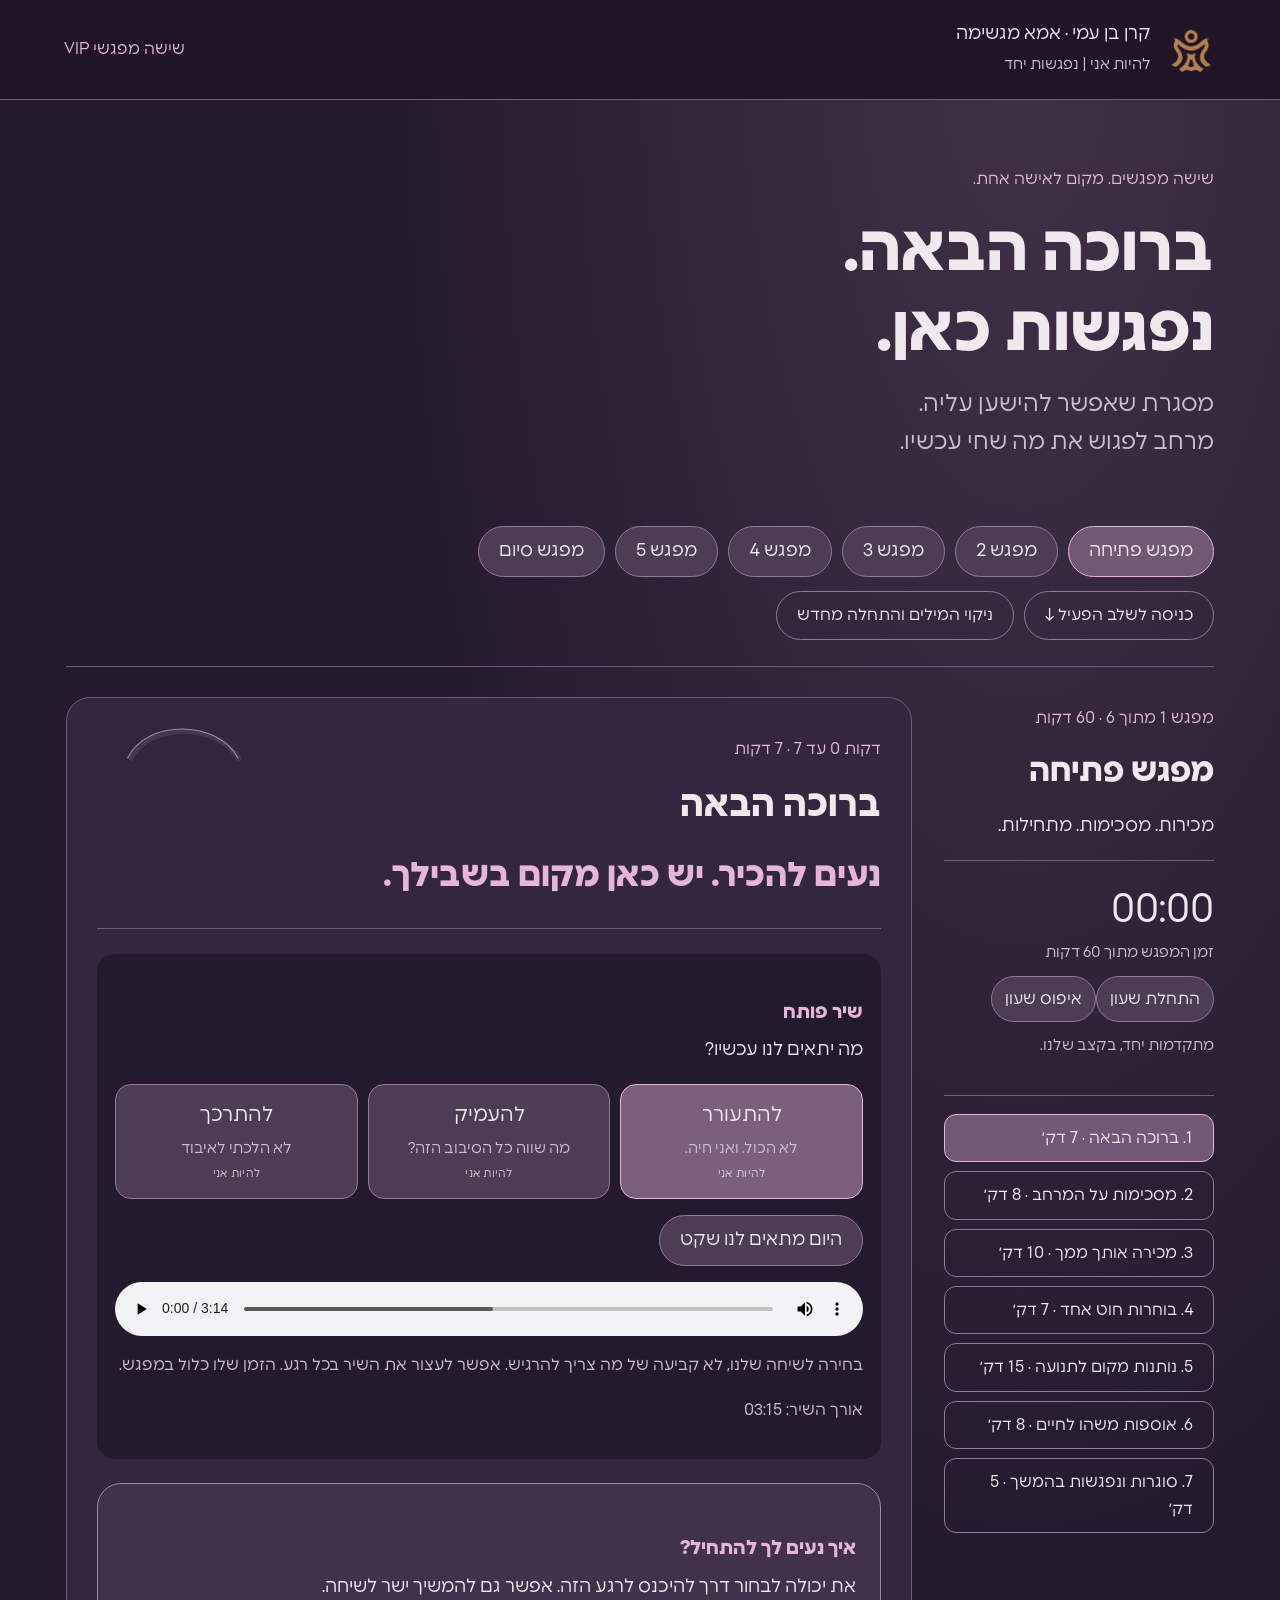
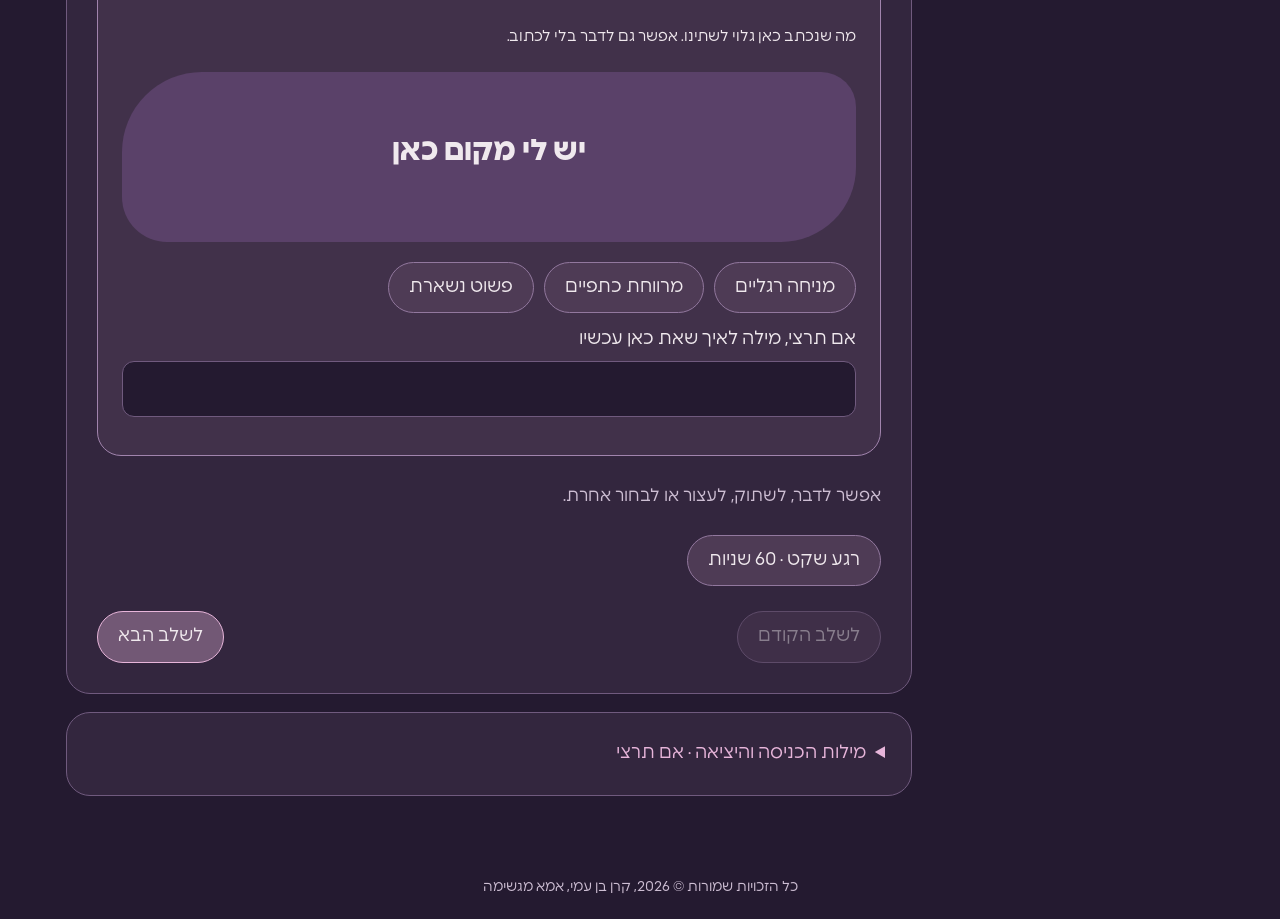
==== index.html @ 575e3f7f "Complete VIP music variety, meeting colors and personal creative gift" ====
<!doctype html><html lang="he" dir="rtl"><meta charset="utf-8"><meta name="robots" content="noindex,nofollow"><meta name="viewport" content="width=device-width,initial-scale=1"><title>להיות אני | נפגשות יחד</title><link rel="stylesheet" href="style.css"><body>
<header><div class="brand"><img src="assets/logo.png" alt="אמא מגשימה"><span>קרן בן עמי · אמא מגשימה<br><small>להיות אני | נפגשות יחד</small></span></div><span class="badge">שישה מפגשי VIP</span></header>
<main><section class="intro"><p class="eyebrow">שישה מפגשים. מקום לאישה אחת.</p><h1>ברוכה הבאה.<br>נפגשות כאן.</h1><p>מסגרת שאפשר להישען עליה.<br>מרחב לפגוש את מה שחי עכשיו.</p></section>
<nav id="sessions" aria-label="בחירת מפגש"></nav><div class="tools"><button id="jump">כניסה לשלב הפעיל ↓</button><button id="reset">ניקוי המילים והתחלה מחדש</button></div>
<section class="workspace"><aside><p class="eyebrow" id="meetingLabel"></p><h2 id="sessionTitle"></h2><p id="sessionSub"></p><div class="clock"><span id="elapsed">00:00</span><small>זמן המפגש מתוך 60 דקות</small><button id="timer">התחלת שעון</button><button id="timerReset">איפוס שעון</button><p id="timeNote" aria-live="polite">מתקדמות יחד, בקצב שלנו.</p></div><ol id="steps"></ol></aside><div><article class="stage" tabindex="-1"><p class="eyebrow" id="range"></p><h2 id="stageTitle"></h2><p class="question" id="question"></p><div class="rule"></div><section id="personalWelcome" hidden><h3>קצת עליי</h3><p id="companionName"></p><p id="companionBio"></p></section><section id="musicPanel" hidden><h3 id="musicHeading"></h3><p>מה יתאים לנו עכשיו?</p><div id="songButtons" class="song-buttons"></div><button id="noMusic">היום מתאים לנו שקט</button><select id="songSelect" hidden aria-label="שיר נבחר"></select><audio id="songAudio" controls preload="metadata"></audio><p class="media-note">בחירה לשיחה שלנו, לא קביעה של מה צריך להרגיש. אפשר לעצור את השיר בכל רגע. הזמן שלו כלול במפגש.</p><p id="audioStatus" role="status"></p></section><section id="livingPanel" class="living-panel" aria-label="רגע יחד"></section><p class="invitation" id="invitation"></p><p class="together" id="together"></p><details id="practicePanel" hidden><summary>אפשר להתבונן ולנסות יחד</summary><div id="practiceOptions"></div></details><p class="permission">אפשר לדבר, לשתוק, לעצור או לבחור אחרת.</p><div class="silence"><button id="silence">רגע שקט · 60 שניות</button><button id="silenceStop" hidden>סיום השקט</button><span id="silenceText" aria-live="polite"></span></div><div class="navigation"><button id="prev">לשלב הקודם</button><button class="primary" id="next">לשלב הבא</button></div></article>
<details class="ritual"><summary>מילות הכניסה והיציאה · אם תרצי</summary><p>אפשר לומר בקול או לכתוב במחברת שלך. אם תבחרי לכתוב כאן, המילים יהיו גלויות לשתינו במסך המשותף. הן נשארות רק בחלון הזה, נמחקות ברענון ואינן נשלחות אוטומטית. בסיום אפשר לבחור לשמור קובץ במחשב או להוריד פוסטר.</p><label>איך אני מגיעה היום?<textarea id="entry" rows="2"></textarea></label><label>מה אני לוקחת איתי?<textarea id="exit" rows="2"></textarea></label><p id="trace"></p></details></div></section>
</main><footer>כל הזכויות שמורות © 2026, קרן בן עמי, אמא מגשימה</footer><script src="data.js"></script><script src="app.js"></script><script src="themes.js"></script><script src="exports.js"></script><script src="living.js"></script></body></html>
---- style.css ----
@font-face{font-family:Polin;src:url(assets/polin-regular.woff2)}@font-face{font-family:Polin;src:url(assets/polin-bold.woff2);font-weight:700}:root{--paper:#241a30;--panel:#33263e;--ink:#f0e9ee;--muted:#cdbed3;--accent:#dea4d4;--line:#705a7e}*{box-sizing:border-box}body{margin:0;background:radial-gradient(ellipse at 75% 5%,#473050 0,transparent 40%),var(--paper);color:var(--ink);font:18px/1.65 Polin,Arial,sans-serif}header{display:flex;justify-content:space-between;align-items:center;gap:16px;padding:20px 5%;background:#201426;border-bottom:1px solid var(--line)}.brand{display:flex;align-items:center;gap:15px}.brand img{width:50px;height:50px;object-fit:contain}.brand small{color:var(--muted)}.badge,.eyebrow{color:var(--accent);font-size:16px}main{max-width:1200px;margin:auto;padding:0 26px 60px}.intro{padding:58px 0 32px}.intro h1{font:700 clamp(38px,5vw,66px)/1.25 Polin,Arial,sans-serif;margin:15px 0}.intro p:not(.eyebrow){font-size:23px;color:var(--muted)}h2{font:700 32px/1.4 Polin,Arial,sans-serif;margin:10px 0 18px}h3{font-size:19px;color:var(--accent);margin:25px 0 7px}p{margin:8px 0 18px}button{font:inherit;color:var(--ink);background:#45334f;border:1px solid #92789e;border-radius:99px;padding:10px 20px;min-height:46px;cursor:pointer}button:hover{background:#674b73}button:focus-visible,summary:focus-visible,textarea:focus-visible{outline:3px solid #f1c3df;outline-offset:4px}button:disabled{opacity:.45;cursor:default}.primary,button.active{background:#785280;border-color:#c9a6d4}nav,.tools{display:flex;flex-wrap:wrap;gap:10px;margin:14px 0}.tools{padding-bottom:26px;border-bottom:1px solid var(--line)}.tools button{font-size:16px;background:transparent}.workspace{display:grid;grid-template-columns:270px minmax(0,1fr);gap:32px;margin-top:30px}.stage,.ritual,#guidePanel{background:var(--panel);border:1px solid var(--line);border-radius:24px;padding:30px}.stage h2{font-size:36px}.question{font:700 34px/1.6 Polin,Arial,sans-serif;color:#f1c3df;max-width:650px}.rule{height:1px;background:var(--line);margin:25px 0}.clock{border-block:1px solid var(--line);padding:18px 0}.clock>span{font-size:38px;display:block;font-variant-numeric:tabular-nums;direction:ltr;text-align:right}.clock small{display:block;color:var(--muted)}.clock button{font-size:16px;margin:10px 0 0;padding:7px 13px}.clock p{font-size:15px;color:var(--muted);margin-top:12px}ol{list-style:none;padding:0;display:grid;gap:9px}ol button{width:100%;border-radius:12px;text-align:right;background:transparent;font-size:16px}ol small{display:block;color:var(--muted)}.navigation{display:flex;justify-content:space-between;gap:10px;margin-top:25px}summary{cursor:pointer;min-height:44px;padding:8px 0;color:var(--accent)}details p{color:var(--muted)}.silence{display:flex;flex-wrap:wrap;align-items:center;gap:12px;margin-top:25px}.ritual{margin-top:18px;padding:18px 26px}label{display:block;margin:12px 0}textarea{display:block;width:100%;background:#241a30;color:var(--ink);font:inherit;border:1px solid var(--line);border-radius:12px;padding:12px;margin-top:6px;resize:vertical}.grid{display:grid;grid-template-columns:1fr 1fr;gap:25px}#guidePanel{margin:25px 0}footer{text-align:center;font-size:14px;color:var(--muted);padding:20px}#trace{white-space:pre-wrap}.shared{min-height:100dvh;display:flex;flex-direction:column}.shared main{width:100%;flex:1;display:grid;align-content:center;text-align:center;max-width:1000px}.shared h1{font:700 clamp(36px,6vw,64px)/1.4 Polin,Arial,sans-serif}.shared .question{max-width:none;font-size:clamp(28px,4vw,45px)}.shared .permission{color:var(--muted)}[hidden]{display:none!important}@media(max-width:760px){main{padding-inline:16px}.workspace{grid-template-columns:1fr;gap:16px}aside ol{grid-template-columns:repeat(2,minmax(0,1fr))}.stage{padding:22px}.stage h2{font-size:28px}.grid{grid-template-columns:1fr}.intro{padding-top:32px}header{align-items:flex-start;flex-direction:column}.clock{display:flex;flex-wrap:wrap;gap:10px;align-items:center}.clock p{width:100%}.clock>span{font-size:30px}.clock small{flex:1}.navigation button{padding:10px 12px;font-size:16px}.question{font-size:28px}.brand{font-size:16px}.tools button{width:100%}}@media(prefers-reduced-motion:reduce){*{scroll-behavior:auto!important;animation:none!important}}

.invitation,.together{font-size:22px;line-height:1.8}.permission{color:var(--muted);font-size:17px;margin-top:26px}.button-link{display:inline-flex;align-items:center;border:1px solid var(--line);border-radius:99px;padding:10px 20px;min-height:46px;text-decoration:none;color:var(--ink)}.weekly-agenda{list-style:decimal;padding-right:24px;gap:22px}.weekly-agenda strong{color:var(--accent)}#weeklyPanel{background:var(--panel);border:1px solid var(--line);border-radius:24px;padding:28px;margin:24px 0}.protocol-heading{margin-top:35px}@media(max-width:760px){.invitation,.together{font-size:20px}.button-link{width:100%;justify-content:center}}

.training{margin:24px 0;padding:28px;border:1px solid var(--line);border-radius:24px;background:var(--panel)}#musicPanel{padding:18px;margin:20px 0;background:#241a30;border-radius:18px}audio{display:block;width:100%;margin:16px 0;min-width:0}select{font:inherit;width:100%;padding:12px;background:var(--panel);color:var(--ink);border:1px solid var(--line);border-radius:12px}.media-note,#audioStatus{font-size:16px;color:var(--muted)}#practicePanel{border-block:1px solid var(--line);padding:10px 0;margin:20px 0}#practiceOptions details{padding:8px 12px}#practiceOptions p{font-size:20px;line-height:1.7}

#personalWelcome{border:1px solid var(--line);border-radius:18px;padding:22px;margin:20px 0;background:#241a30}#companionName{font-size:26px;font-weight:700}#companionBio{font-size:22px;line-height:1.8;white-space:pre-wrap;overflow-wrap:anywhere}#profileName{font:inherit;color:var(--ink);background:#241a30;border:1px solid var(--line);border-radius:12px;padding:12px;width:100%;min-height:48px}.training input:focus-visible{outline:3px solid var(--accent);outline-offset:3px}
.song-buttons{display:grid;grid-template-columns:repeat(3,minmax(0,1fr));gap:10px;margin:16px 0}.song-buttons button{border-radius:16px;padding:14px 10px;font-size:20px}.song-buttons small{display:block;font-size:15px;line-height:1.5;margin-top:6px;color:var(--muted)}.song-buttons button[aria-pressed=true],.choice-row button[aria-pressed=true]{background:#785280;border-color:#f1c3df}.living-panel:empty{display:none}.living-panel{border:1px solid #a184ad;border-radius:24px;padding:24px;margin:24px 0;background:linear-gradient(135deg,#392b45,#30263a)}.living-panel input{width:100%;display:block;padding:12px;border-radius:12px;border:1px solid var(--line);background:#241a30;color:var(--ink);font:inherit;min-height:48px;margin:6px 0 14px}.living-panel input:focus-visible{outline:3px solid var(--accent);outline-offset:3px}.living-panel p{line-height:1.75}.arrival-field{min-height:170px;display:flex;flex-direction:column;justify-content:center;align-items:center;text-align:center;border-radius:80px 35px 75px 45px;background:#5a4169;padding:24px;transition:border-radius .5s,background .5s;margin:20px 0;overflow-wrap:anywhere}.arrival-field[data-shape="0"]{border-radius:24px;background:#465646}.arrival-field[data-shape="1"]{border-radius:70px 25px 65px 30px;background:#5d4061}.arrival-field[data-shape="2"]{border-radius:70px;background:#404c66}.arrival-field strong{font-size:30px}.arrival-field p{margin:10px 0 0}.choice-row{display:flex;flex-wrap:wrap;gap:10px}.focus-board{min-height:150px;display:grid;align-content:center;gap:12px;text-align:center;border:1px solid #c9a6d4;border-radius:24px;background:#493452;padding:24px;overflow-wrap:anywhere}.focus-board strong{font-size:30px}.focus-shelf{display:flex;flex-wrap:wrap;gap:10px;margin:16px 0}.focus-shelf p{width:100%;font-size:16px;color:var(--muted)}.focus-shelf button{white-space:normal;overflow-wrap:anywhere;max-width:100%}.focus-shelf button:not(.active){background:transparent}.focus-reminder{border-right:3px solid var(--accent);padding-right:16px}.practice-space{margin:20px 0}.spoken-card{padding:24px;border-radius:18px;background:#503b5b;margin:20px 0;overflow-wrap:anywhere}.spoken-card strong{font-size:28px}.take-card{background:#f0e9ee;color:#35283d;padding:24px;border-radius:24px;margin:20px 0;overflow-wrap:anywhere}.take-card small{color:#705777}.take-card p{font-size:23px;margin:5px 0 20px}.take-card div:last-child p{margin-bottom:0}@media(max-width:760px){.song-buttons{grid-template-columns:1fr}.song-buttons button{text-align:right}.song-buttons small{margin-top:0}.living-panel{padding:18px}.arrival-field strong,.focus-board strong{font-size:26px}.choice-row button{width:100%}}@media(prefers-reduced-motion:reduce){.arrival-field{transition:none}}
.export-actions{display:flex;flex-wrap:wrap;gap:12px;margin-top:24px}.export-actions small,.export-status{flex-basis:100%;overflow-wrap:anywhere}.poster-dialog{width:min(860px,calc(100% - 24px));max-height:92dvh;overflow:auto;background:var(--panel);color:var(--ink);border:1px solid var(--line);border-radius:24px;padding:24px;font:18px/1.65 Polin,Arial,sans-serif}.poster-dialog::backdrop{background:#180f22df}.poster-dialog img{width:100%;height:auto;display:block;border-radius:12px;margin-top:20px}.poster-controls{display:flex;flex-wrap:wrap;gap:12px;position:sticky;top:0;background:var(--panel);padding:12px 0}.poster-dialog h2{font-size:28px}.poster-dialog p{overflow-wrap:anywhere}@media(max-width:480px){.poster-dialog{padding:16px}.export-actions button{width:100%}.poster-controls button{font-size:16px;padding:10px 12px}}
body{background:radial-gradient(ellipse at 80% 0%,color-mix(in srgb,var(--accent) 15%,transparent),transparent 45%),var(--paper)}.stage{position:relative;overflow:hidden}.stage>.eyebrow{position:relative}.question{color:var(--accent)}#meetingArt{float:left;width:150px;height:64px;color:var(--accent);opacity:.65;margin:-12px 0 0 12px;pointer-events:none}#meetingArt svg{width:100%;height:100%}.stage h2{clear:both}.primary,button.active,button[aria-pressed=true]{background:color-mix(in srgb,var(--panel) 65%,var(--accent));border-color:var(--accent)}button{background:color-mix(in srgb,var(--panel) 85%,var(--accent))}.song-album{display:block;font-size:11px;letter-spacing:.025em;margin-top:5px;opacity:.85;direction:ltr}.song-buttons small{direction:auto;overflow-wrap:anywhere}input,textarea,#musicPanel{background:var(--paper)!important}.take-card{background:var(--light)}.poster-dialog .gift-prompt{padding:18px 0}.gift-prompt p{font-size:17px}@media(max-width:480px){#meetingArt{width:95px;height:48px;margin-inline-start:8px}.song-album{font-size:10px}}

.song-buttons button[aria-pressed=true]{background:color-mix(in srgb,var(--panel) 60%,var(--accent));border-color:var(--accent)}.living-panel{background:color-mix(in srgb,var(--panel) 92%,var(--accent))}
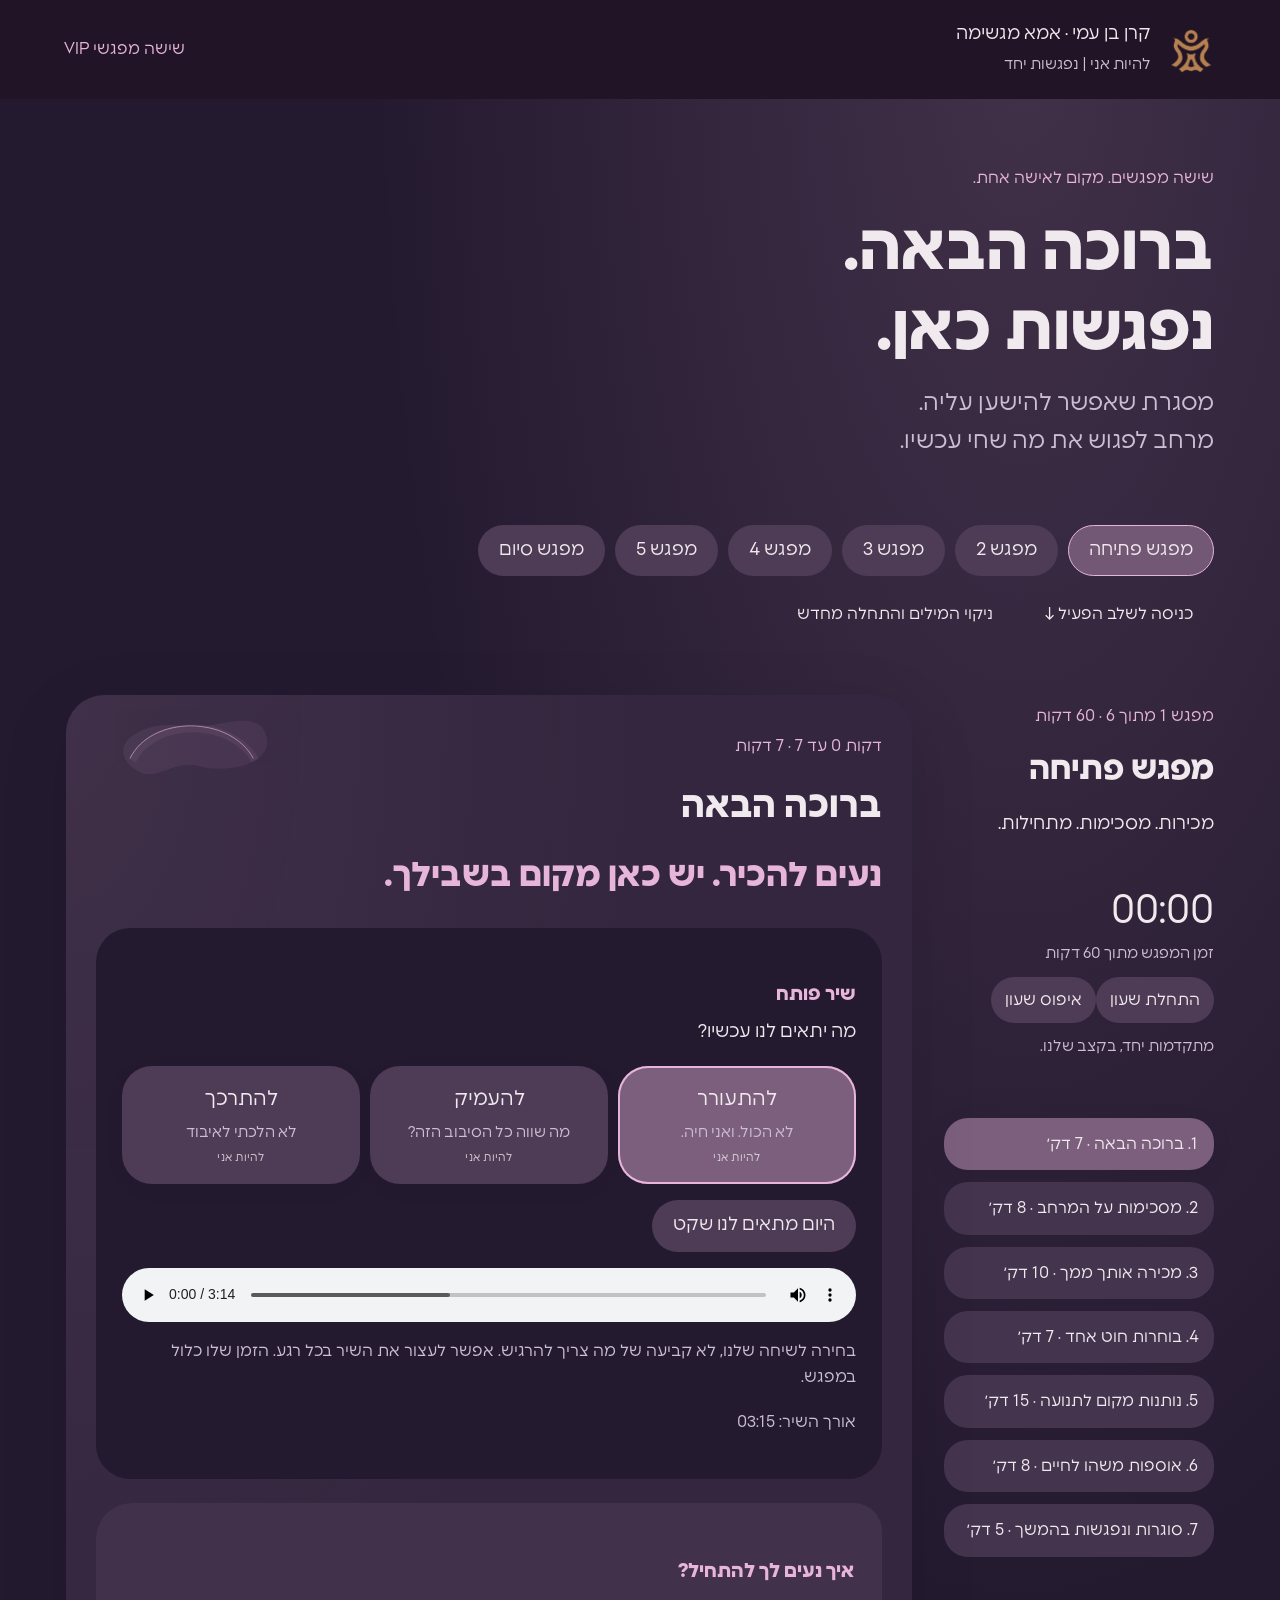
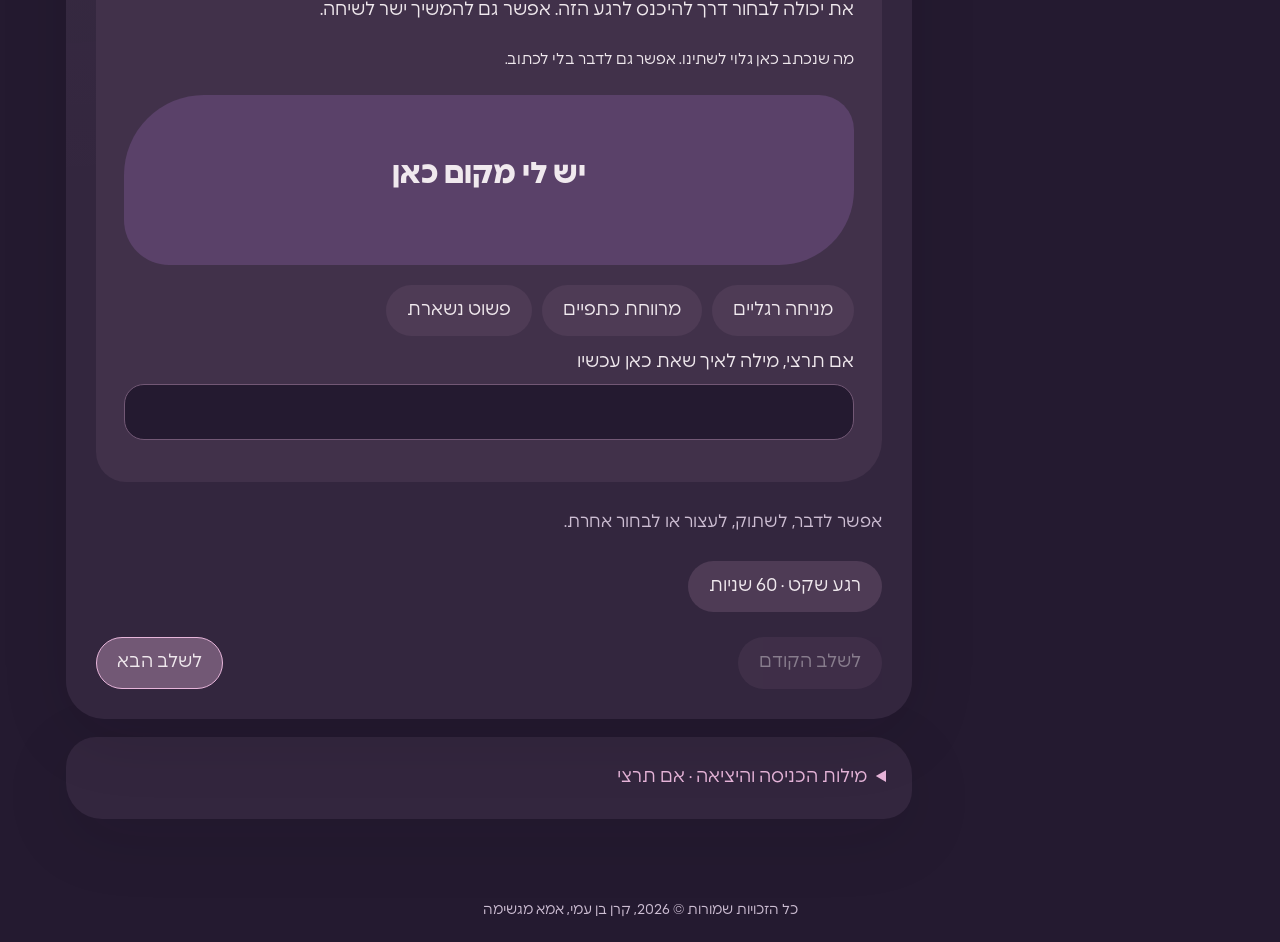
==== commit c2dbf421: "Version interface assets so returning visitors receive final design" ====
--- a/index.html
+++ b/index.html
@@ -1,7 +1,7 @@
-<!doctype html><html lang="he" dir="rtl"><meta charset="utf-8"><meta name="robots" content="noindex,nofollow"><meta name="viewport" content="width=device-width,initial-scale=1"><title>להיות אני | נפגשות יחד</title><link rel="stylesheet" href="style.css"><body>
+<!doctype html><html lang="he" dir="rtl"><meta charset="utf-8"><meta name="robots" content="noindex,nofollow"><meta name="viewport" content="width=device-width,initial-scale=1"><title>להיות אני | נפגשות יחד</title><link rel="stylesheet" href="style.css?v=20260920-soft"><body>
 <header><div class="brand"><img src="assets/logo.png" alt="אמא מגשימה"><span>קרן בן עמי · אמא מגשימה<br><small>להיות אני | נפגשות יחד</small></span></div><span class="badge">שישה מפגשי VIP</span></header>
 <main><section class="intro"><p class="eyebrow">שישה מפגשים. מקום לאישה אחת.</p><h1>ברוכה הבאה.<br>נפגשות כאן.</h1><p>מסגרת שאפשר להישען עליה.<br>מרחב לפגוש את מה שחי עכשיו.</p></section>
 <nav id="sessions" aria-label="בחירת מפגש"></nav><div class="tools"><button id="jump">כניסה לשלב הפעיל ↓</button><button id="reset">ניקוי המילים והתחלה מחדש</button></div>
 <section class="workspace"><aside><p class="eyebrow" id="meetingLabel"></p><h2 id="sessionTitle"></h2><p id="sessionSub"></p><div class="clock"><span id="elapsed">00:00</span><small>זמן המפגש מתוך 60 דקות</small><button id="timer">התחלת שעון</button><button id="timerReset">איפוס שעון</button><p id="timeNote" aria-live="polite">מתקדמות יחד, בקצב שלנו.</p></div><ol id="steps"></ol></aside><div><article class="stage" tabindex="-1"><p class="eyebrow" id="range"></p><h2 id="stageTitle"></h2><p class="question" id="question"></p><div class="rule"></div><section id="personalWelcome" hidden><h3>קצת עליי</h3><p id="companionName"></p><p id="companionBio"></p></section><section id="musicPanel" hidden><h3 id="musicHeading"></h3><p>מה יתאים לנו עכשיו?</p><div id="songButtons" class="song-buttons"></div><button id="noMusic">היום מתאים לנו שקט</button><select id="songSelect" hidden aria-label="שיר נבחר"></select><audio id="songAudio" controls preload="metadata"></audio><p class="media-note">בחירה לשיחה שלנו, לא קביעה של מה צריך להרגיש. אפשר לעצור את השיר בכל רגע. הזמן שלו כלול במפגש.</p><p id="audioStatus" role="status"></p></section><section id="livingPanel" class="living-panel" aria-label="רגע יחד"></section><p class="invitation" id="invitation"></p><p class="together" id="together"></p><details id="practicePanel" hidden><summary>אפשר להתבונן ולנסות יחד</summary><div id="practiceOptions"></div></details><p class="permission">אפשר לדבר, לשתוק, לעצור או לבחור אחרת.</p><div class="silence"><button id="silence">רגע שקט · 60 שניות</button><button id="silenceStop" hidden>סיום השקט</button><span id="silenceText" aria-live="polite"></span></div><div class="navigation"><button id="prev">לשלב הקודם</button><button class="primary" id="next">לשלב הבא</button></div></article>
 <details class="ritual"><summary>מילות הכניסה והיציאה · אם תרצי</summary><p>אפשר לומר בקול או לכתוב במחברת שלך. אם תבחרי לכתוב כאן, המילים יהיו גלויות לשתינו במסך המשותף. הן נשארות רק בחלון הזה, נמחקות ברענון ואינן נשלחות אוטומטית. בסיום אפשר לבחור לשמור קובץ במחשב או להוריד פוסטר.</p><label>איך אני מגיעה היום?<textarea id="entry" rows="2"></textarea></label><label>מה אני לוקחת איתי?<textarea id="exit" rows="2"></textarea></label><p id="trace"></p></details></div></section>
-</main><footer>כל הזכויות שמורות © 2026, קרן בן עמי, אמא מגשימה</footer><script src="data.js"></script><script src="app.js"></script><script src="themes.js"></script><script src="exports.js"></script><script src="living.js"></script></body></html>
+</main><footer>כל הזכויות שמורות © 2026, קרן בן עמי, אמא מגשימה</footer><script src="data.js?v=20260920-soft"></script><script src="app.js?v=20260920-soft"></script><script src="themes.js?v=20260920-soft"></script><script src="exports.js?v=20260920-soft"></script><script src="living.js?v=20260920-soft"></script></body></html>
--- a/style.css
+++ b/style.css
@@ -10,3 +10,5 @@
 body{background:radial-gradient(ellipse at 80% 0%,color-mix(in srgb,var(--accent) 15%,transparent),transparent 45%),var(--paper)}.stage{position:relative;overflow:hidden}.stage>.eyebrow{position:relative}.question{color:var(--accent)}#meetingArt{float:left;width:150px;height:64px;color:var(--accent);opacity:.65;margin:-12px 0 0 12px;pointer-events:none}#meetingArt svg{width:100%;height:100%}.stage h2{clear:both}.primary,button.active,button[aria-pressed=true]{background:color-mix(in srgb,var(--panel) 65%,var(--accent));border-color:var(--accent)}button{background:color-mix(in srgb,var(--panel) 85%,var(--accent))}.song-album{display:block;font-size:11px;letter-spacing:.025em;margin-top:5px;opacity:.85;direction:ltr}.song-buttons small{direction:auto;overflow-wrap:anywhere}input,textarea,#musicPanel{background:var(--paper)!important}.take-card{background:var(--light)}.poster-dialog .gift-prompt{padding:18px 0}.gift-prompt p{font-size:17px}@media(max-width:480px){#meetingArt{width:95px;height:48px;margin-inline-start:8px}.song-album{font-size:10px}}
 
 .song-buttons button[aria-pressed=true]{background:color-mix(in srgb,var(--panel) 60%,var(--accent));border-color:var(--accent)}.living-panel{background:color-mix(in srgb,var(--panel) 92%,var(--accent))}
+/* Soft, layered surfaces; space carries the hierarchy instead of ruled boxes. */
+header,.tools,.clock{border:0}.stage,.ritual,#guidePanel{border:0;border-radius:38px;box-shadow:0 18px 70px #100c161c}.stage{background:radial-gradient(ellipse at 0 0,color-mix(in srgb,var(--accent) 7%,transparent),transparent 48%),var(--panel)}.rule{height:0;margin:24px 0}.clock{padding-block:22px}aside ol{gap:12px}aside ol button{border:0;border-radius:24px;background:color-mix(in srgb,var(--panel) 90%,var(--accent));padding:13px 16px}aside ol button.active{background:color-mix(in srgb,var(--panel) 60%,var(--accent));box-shadow:0 5px 24px #00000012}#musicPanel{border-radius:34px;padding:26px}.song-buttons button{border:0;border-radius:30px;padding:17px 14px;box-shadow:0 5px 20px #0000000c}.song-buttons button[aria-pressed=true]{box-shadow:inset 0 0 0 2px var(--accent)}.living-panel{border:0;border-radius:36px 28px 42px 30px;padding:28px}.take-card{border:0;border-radius:34px 24px 38px 28px}.take-card>div{border:0;margin:12px 0 26px}.take-card>div:last-child{margin-bottom:0}.ritual{border-radius:30px 38px 28px 36px}button{border-color:transparent}textarea,input{border-color:color-mix(in srgb,var(--accent) 35%,var(--panel))!important;border-radius:20px!important}#meetingArt{width:170px;height:68px;opacity:.8}button:hover{filter:brightness(1.08)}@media(max-width:480px){.stage{border-radius:28px;padding:22px 18px}#musicPanel,.living-panel{padding:20px 16px;border-radius:26px}.song-buttons button{padding:15px 10px}#meetingArt{width:100px;height:48px}.ritual{padding-inline:20px}}
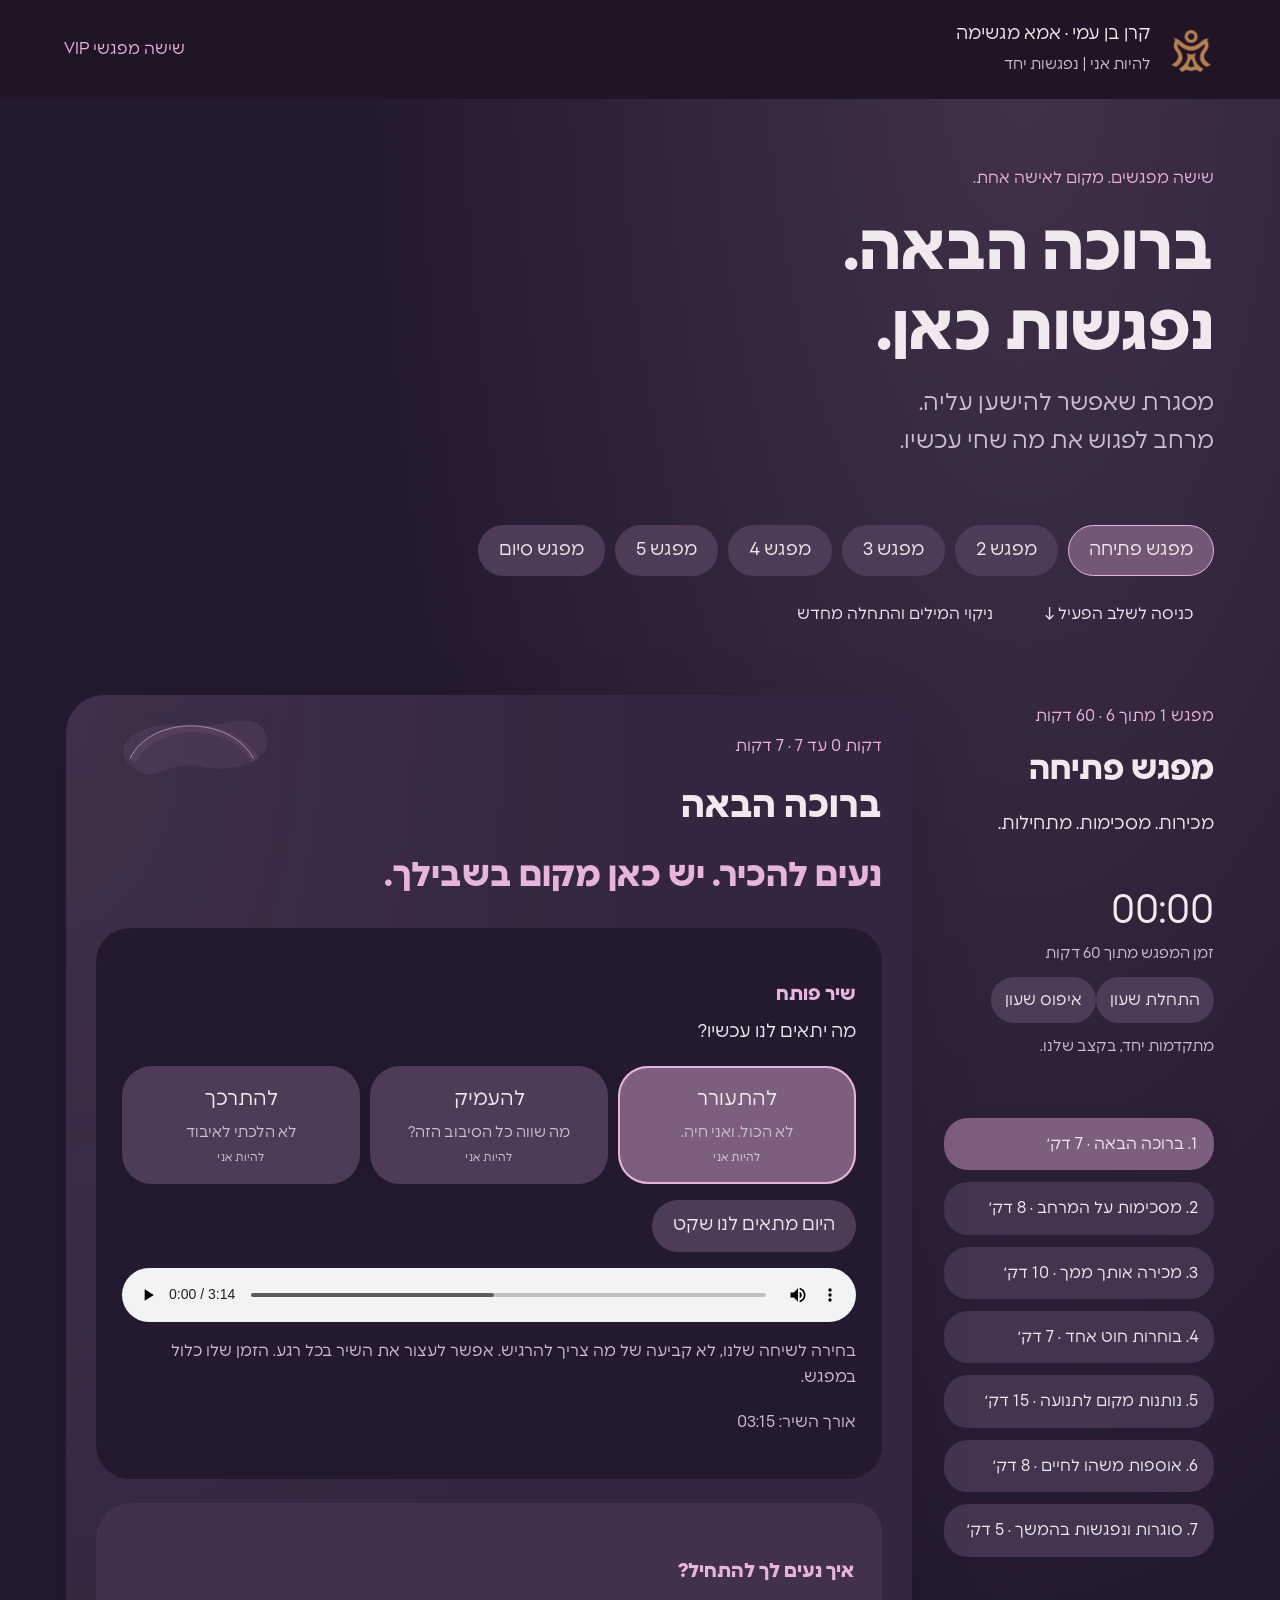
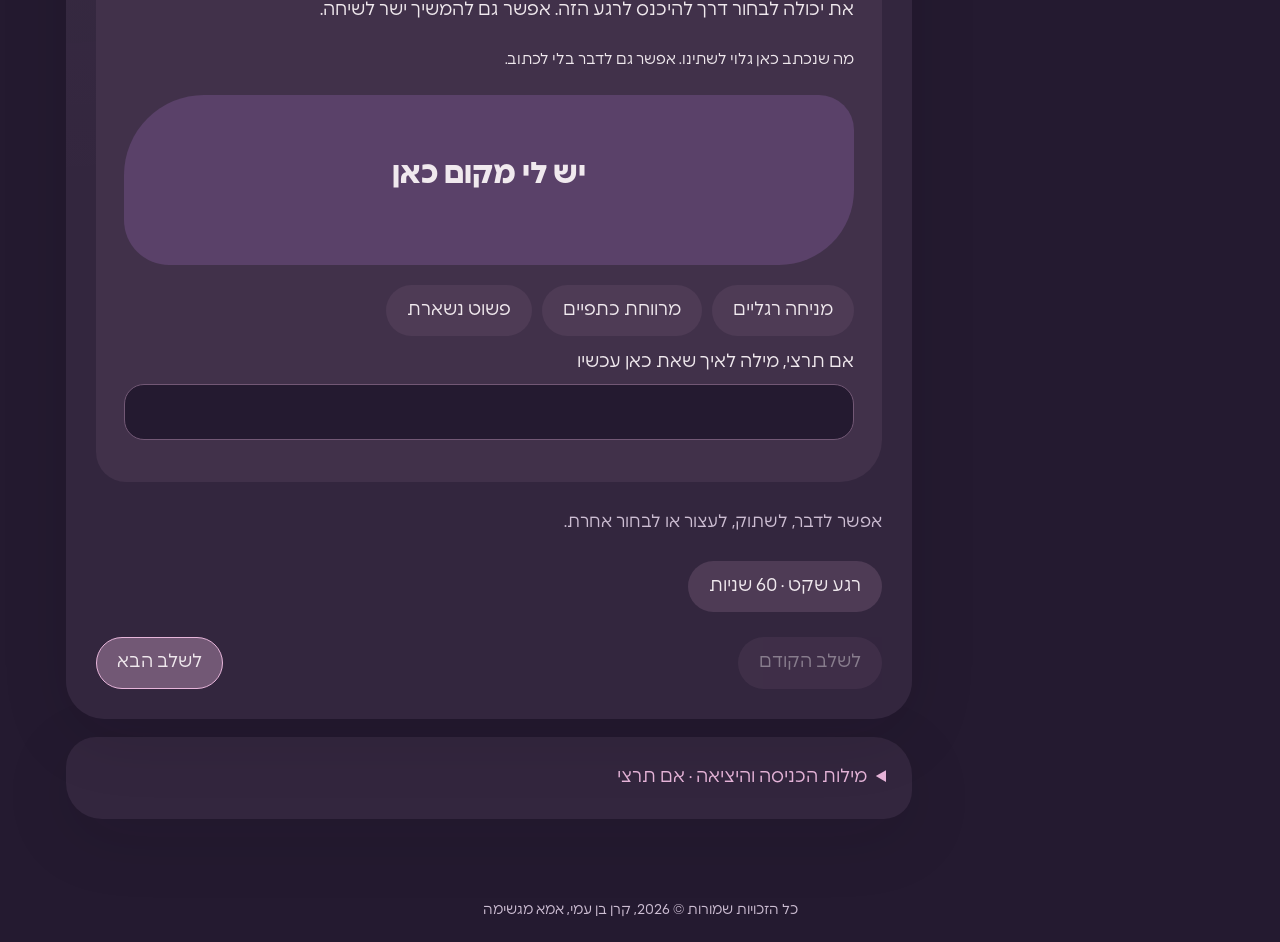
==== commit 9fedff53: "Lock VIP dashboard and poster to shared purple brand palette" ====
--- a/index.html
+++ b/index.html
@@ -1,7 +1,7 @@
-<!doctype html><html lang="he" dir="rtl"><meta charset="utf-8"><meta name="robots" content="noindex,nofollow"><meta name="viewport" content="width=device-width,initial-scale=1"><title>להיות אני | נפגשות יחד</title><link rel="stylesheet" href="style.css?v=20260920-soft"><body>
+<!doctype html><html lang="he" dir="rtl"><meta charset="utf-8"><meta name="robots" content="noindex,nofollow"><meta name="viewport" content="width=device-width,initial-scale=1"><title>להיות אני | נפגשות יחד</title><link rel="stylesheet" href="style.css?v=20260920-purple"><body>
 <header><div class="brand"><img src="assets/logo.png" alt="אמא מגשימה"><span>קרן בן עמי · אמא מגשימה<br><small>להיות אני | נפגשות יחד</small></span></div><span class="badge">שישה מפגשי VIP</span></header>
 <main><section class="intro"><p class="eyebrow">שישה מפגשים. מקום לאישה אחת.</p><h1>ברוכה הבאה.<br>נפגשות כאן.</h1><p>מסגרת שאפשר להישען עליה.<br>מרחב לפגוש את מה שחי עכשיו.</p></section>
 <nav id="sessions" aria-label="בחירת מפגש"></nav><div class="tools"><button id="jump">כניסה לשלב הפעיל ↓</button><button id="reset">ניקוי המילים והתחלה מחדש</button></div>
 <section class="workspace"><aside><p class="eyebrow" id="meetingLabel"></p><h2 id="sessionTitle"></h2><p id="sessionSub"></p><div class="clock"><span id="elapsed">00:00</span><small>זמן המפגש מתוך 60 דקות</small><button id="timer">התחלת שעון</button><button id="timerReset">איפוס שעון</button><p id="timeNote" aria-live="polite">מתקדמות יחד, בקצב שלנו.</p></div><ol id="steps"></ol></aside><div><article class="stage" tabindex="-1"><p class="eyebrow" id="range"></p><h2 id="stageTitle"></h2><p class="question" id="question"></p><div class="rule"></div><section id="personalWelcome" hidden><h3>קצת עליי</h3><p id="companionName"></p><p id="companionBio"></p></section><section id="musicPanel" hidden><h3 id="musicHeading"></h3><p>מה יתאים לנו עכשיו?</p><div id="songButtons" class="song-buttons"></div><button id="noMusic">היום מתאים לנו שקט</button><select id="songSelect" hidden aria-label="שיר נבחר"></select><audio id="songAudio" controls preload="metadata"></audio><p class="media-note">בחירה לשיחה שלנו, לא קביעה של מה צריך להרגיש. אפשר לעצור את השיר בכל רגע. הזמן שלו כלול במפגש.</p><p id="audioStatus" role="status"></p></section><section id="livingPanel" class="living-panel" aria-label="רגע יחד"></section><p class="invitation" id="invitation"></p><p class="together" id="together"></p><details id="practicePanel" hidden><summary>אפשר להתבונן ולנסות יחד</summary><div id="practiceOptions"></div></details><p class="permission">אפשר לדבר, לשתוק, לעצור או לבחור אחרת.</p><div class="silence"><button id="silence">רגע שקט · 60 שניות</button><button id="silenceStop" hidden>סיום השקט</button><span id="silenceText" aria-live="polite"></span></div><div class="navigation"><button id="prev">לשלב הקודם</button><button class="primary" id="next">לשלב הבא</button></div></article>
 <details class="ritual"><summary>מילות הכניסה והיציאה · אם תרצי</summary><p>אפשר לומר בקול או לכתוב במחברת שלך. אם תבחרי לכתוב כאן, המילים יהיו גלויות לשתינו במסך המשותף. הן נשארות רק בחלון הזה, נמחקות ברענון ואינן נשלחות אוטומטית. בסיום אפשר לבחור לשמור קובץ במחשב או להוריד פוסטר.</p><label>איך אני מגיעה היום?<textarea id="entry" rows="2"></textarea></label><label>מה אני לוקחת איתי?<textarea id="exit" rows="2"></textarea></label><p id="trace"></p></details></div></section>
-</main><footer>כל הזכויות שמורות © 2026, קרן בן עמי, אמא מגשימה</footer><script src="data.js?v=20260920-soft"></script><script src="app.js?v=20260920-soft"></script><script src="themes.js?v=20260920-soft"></script><script src="exports.js?v=20260920-soft"></script><script src="living.js?v=20260920-soft"></script></body></html>
+</main><footer>כל הזכויות שמורות © 2026, קרן בן עמי, אמא מגשימה</footer><script src="data.js?v=20260920-purple"></script><script src="app.js?v=20260920-purple"></script><script src="themes.js?v=20260920-purple"></script><script src="exports.js?v=20260920-purple"></script><script src="living.js?v=20260920-purple"></script></body></html>
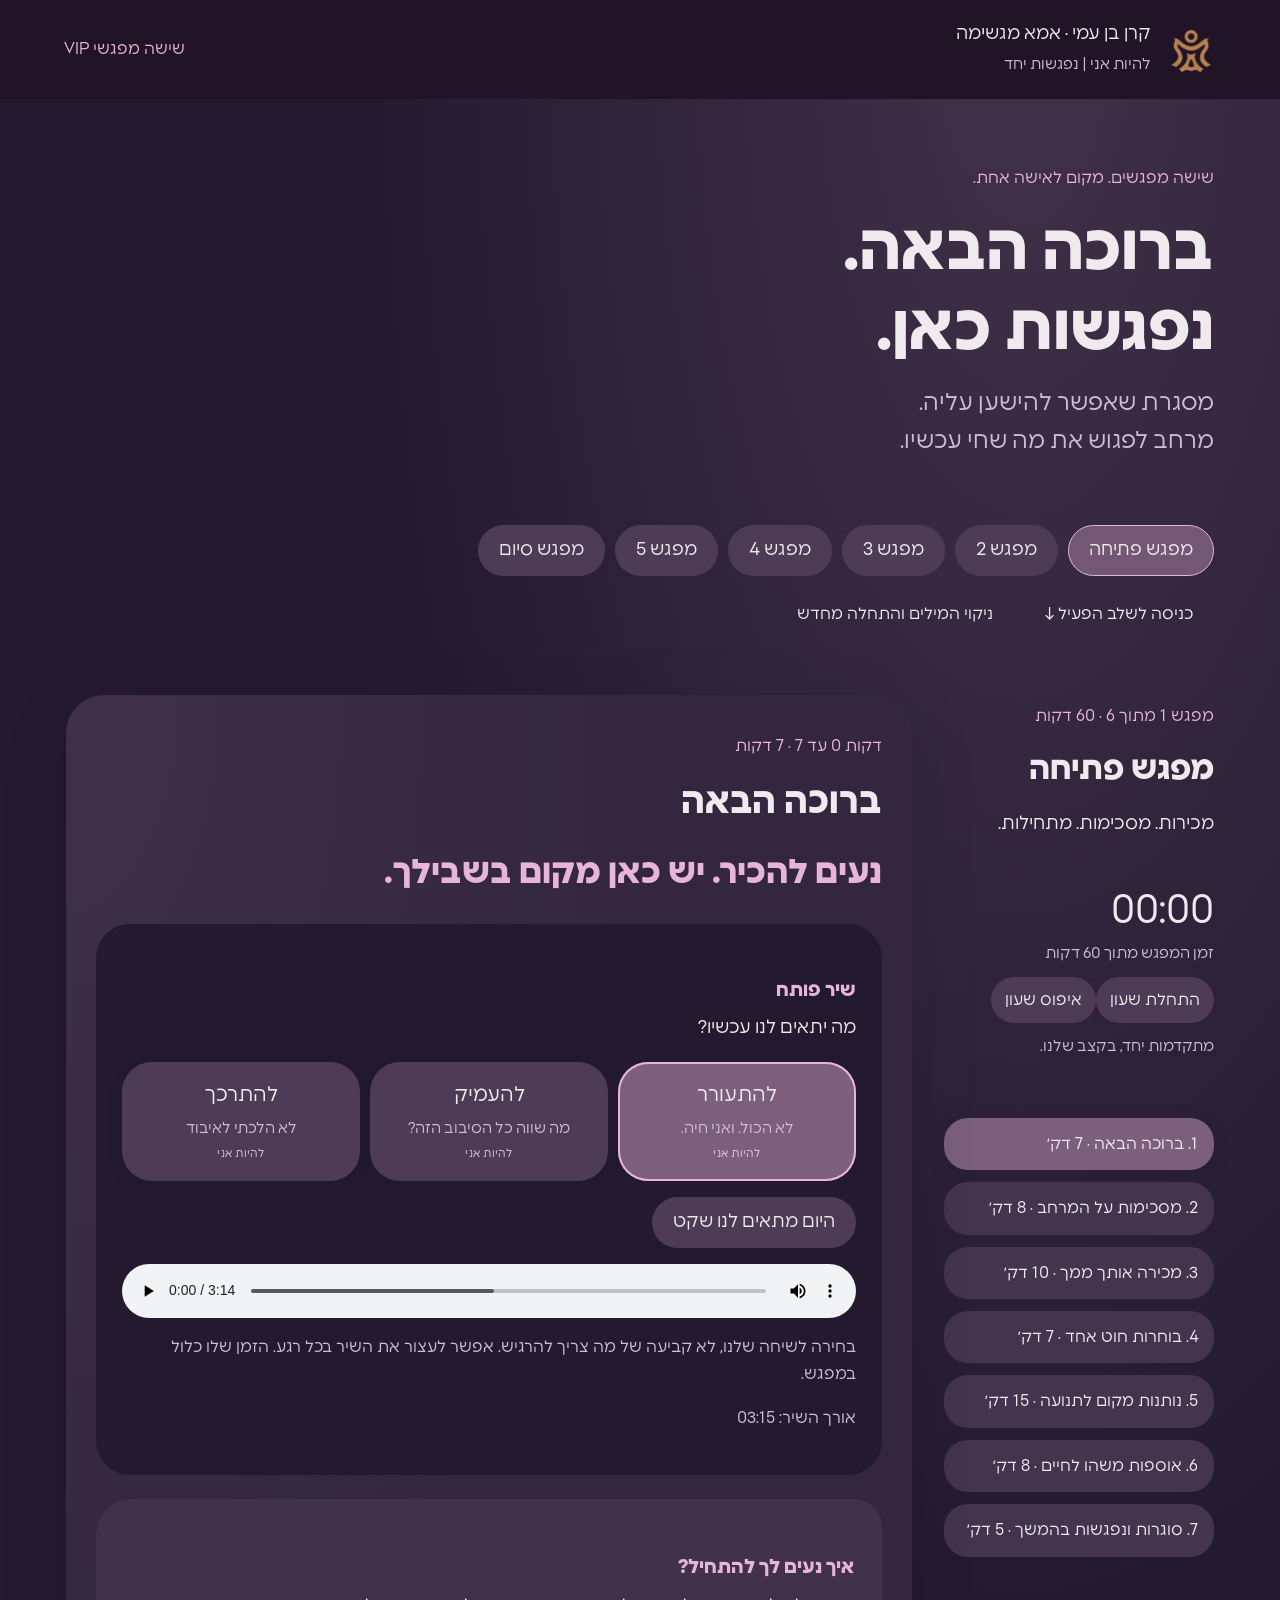
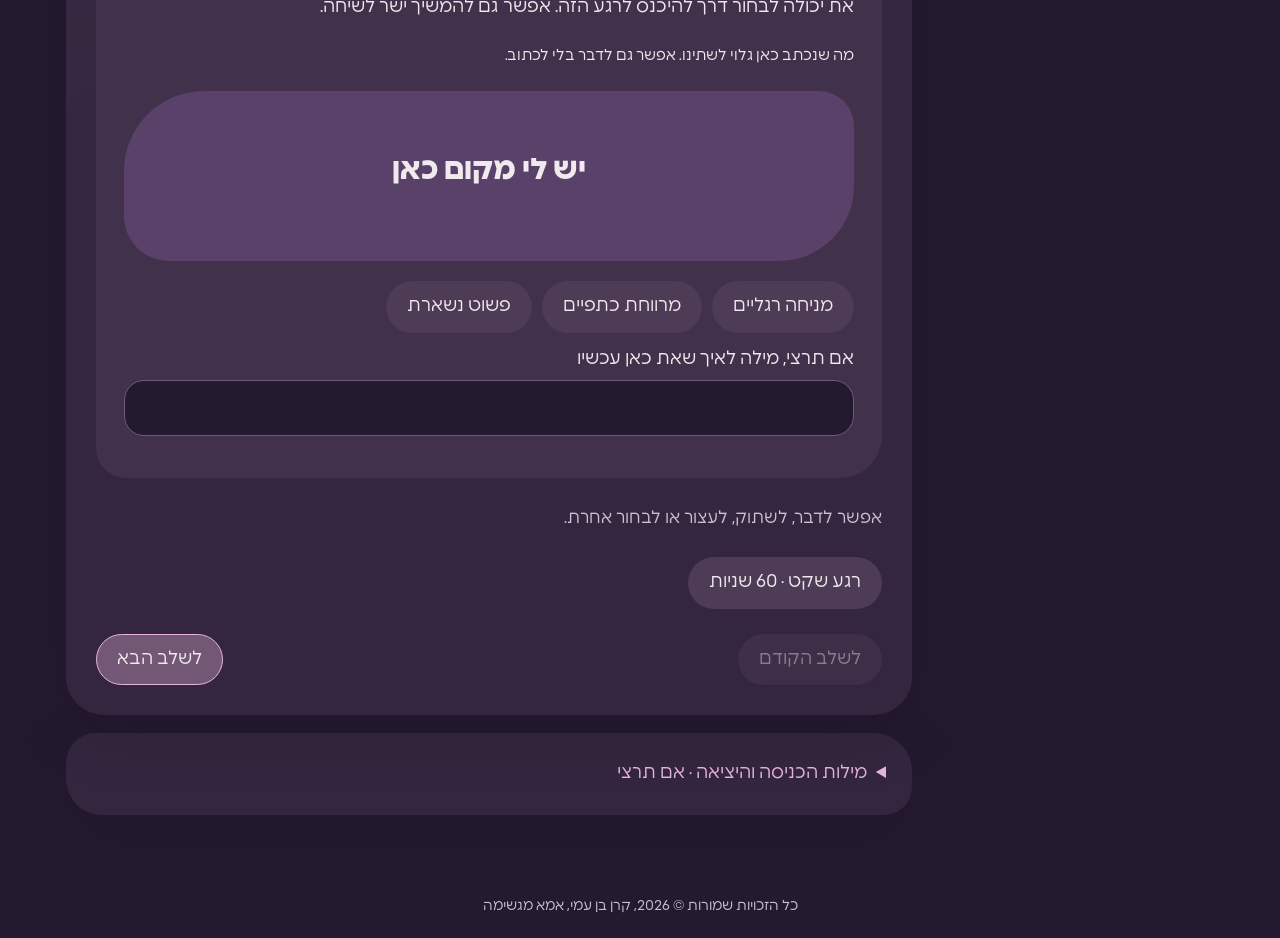
==== commit 405303bb: "Remove unexplained decorative arch from meeting cards" ====
--- a/index.html
+++ b/index.html
@@ -1,7 +1,7 @@
-<!doctype html><html lang="he" dir="rtl"><meta charset="utf-8"><meta name="robots" content="noindex,nofollow"><meta name="viewport" content="width=device-width,initial-scale=1"><title>להיות אני | נפגשות יחד</title><link rel="stylesheet" href="style.css?v=20260920-purple"><body>
+<!doctype html><html lang="he" dir="rtl"><meta charset="utf-8"><meta name="robots" content="noindex,nofollow"><meta name="viewport" content="width=device-width,initial-scale=1"><title>להיות אני | נפגשות יחד</title><link rel="stylesheet" href="style.css?v=20260920-clean"><body>
 <header><div class="brand"><img src="assets/logo.png" alt="אמא מגשימה"><span>קרן בן עמי · אמא מגשימה<br><small>להיות אני | נפגשות יחד</small></span></div><span class="badge">שישה מפגשי VIP</span></header>
 <main><section class="intro"><p class="eyebrow">שישה מפגשים. מקום לאישה אחת.</p><h1>ברוכה הבאה.<br>נפגשות כאן.</h1><p>מסגרת שאפשר להישען עליה.<br>מרחב לפגוש את מה שחי עכשיו.</p></section>
 <nav id="sessions" aria-label="בחירת מפגש"></nav><div class="tools"><button id="jump">כניסה לשלב הפעיל ↓</button><button id="reset">ניקוי המילים והתחלה מחדש</button></div>
 <section class="workspace"><aside><p class="eyebrow" id="meetingLabel"></p><h2 id="sessionTitle"></h2><p id="sessionSub"></p><div class="clock"><span id="elapsed">00:00</span><small>זמן המפגש מתוך 60 דקות</small><button id="timer">התחלת שעון</button><button id="timerReset">איפוס שעון</button><p id="timeNote" aria-live="polite">מתקדמות יחד, בקצב שלנו.</p></div><ol id="steps"></ol></aside><div><article class="stage" tabindex="-1"><p class="eyebrow" id="range"></p><h2 id="stageTitle"></h2><p class="question" id="question"></p><div class="rule"></div><section id="personalWelcome" hidden><h3>קצת עליי</h3><p id="companionName"></p><p id="companionBio"></p></section><section id="musicPanel" hidden><h3 id="musicHeading"></h3><p>מה יתאים לנו עכשיו?</p><div id="songButtons" class="song-buttons"></div><button id="noMusic">היום מתאים לנו שקט</button><select id="songSelect" hidden aria-label="שיר נבחר"></select><audio id="songAudio" controls preload="metadata"></audio><p class="media-note">בחירה לשיחה שלנו, לא קביעה של מה צריך להרגיש. אפשר לעצור את השיר בכל רגע. הזמן שלו כלול במפגש.</p><p id="audioStatus" role="status"></p></section><section id="livingPanel" class="living-panel" aria-label="רגע יחד"></section><p class="invitation" id="invitation"></p><p class="together" id="together"></p><details id="practicePanel" hidden><summary>אפשר להתבונן ולנסות יחד</summary><div id="practiceOptions"></div></details><p class="permission">אפשר לדבר, לשתוק, לעצור או לבחור אחרת.</p><div class="silence"><button id="silence">רגע שקט · 60 שניות</button><button id="silenceStop" hidden>סיום השקט</button><span id="silenceText" aria-live="polite"></span></div><div class="navigation"><button id="prev">לשלב הקודם</button><button class="primary" id="next">לשלב הבא</button></div></article>
 <details class="ritual"><summary>מילות הכניסה והיציאה · אם תרצי</summary><p>אפשר לומר בקול או לכתוב במחברת שלך. אם תבחרי לכתוב כאן, המילים יהיו גלויות לשתינו במסך המשותף. הן נשארות רק בחלון הזה, נמחקות ברענון ואינן נשלחות אוטומטית. בסיום אפשר לבחור לשמור קובץ במחשב או להוריד פוסטר.</p><label>איך אני מגיעה היום?<textarea id="entry" rows="2"></textarea></label><label>מה אני לוקחת איתי?<textarea id="exit" rows="2"></textarea></label><p id="trace"></p></details></div></section>
-</main><footer>כל הזכויות שמורות © 2026, קרן בן עמי, אמא מגשימה</footer><script src="data.js?v=20260920-purple"></script><script src="app.js?v=20260920-purple"></script><script src="themes.js?v=20260920-purple"></script><script src="exports.js?v=20260920-purple"></script><script src="living.js?v=20260920-purple"></script></body></html>
+</main><footer>כל הזכויות שמורות © 2026, קרן בן עמי, אמא מגשימה</footer><script src="data.js?v=20260920-clean"></script><script src="app.js?v=20260920-clean"></script><script src="themes.js?v=20260920-clean"></script><script src="exports.js?v=20260920-clean"></script><script src="living.js?v=20260920-clean"></script></body></html>
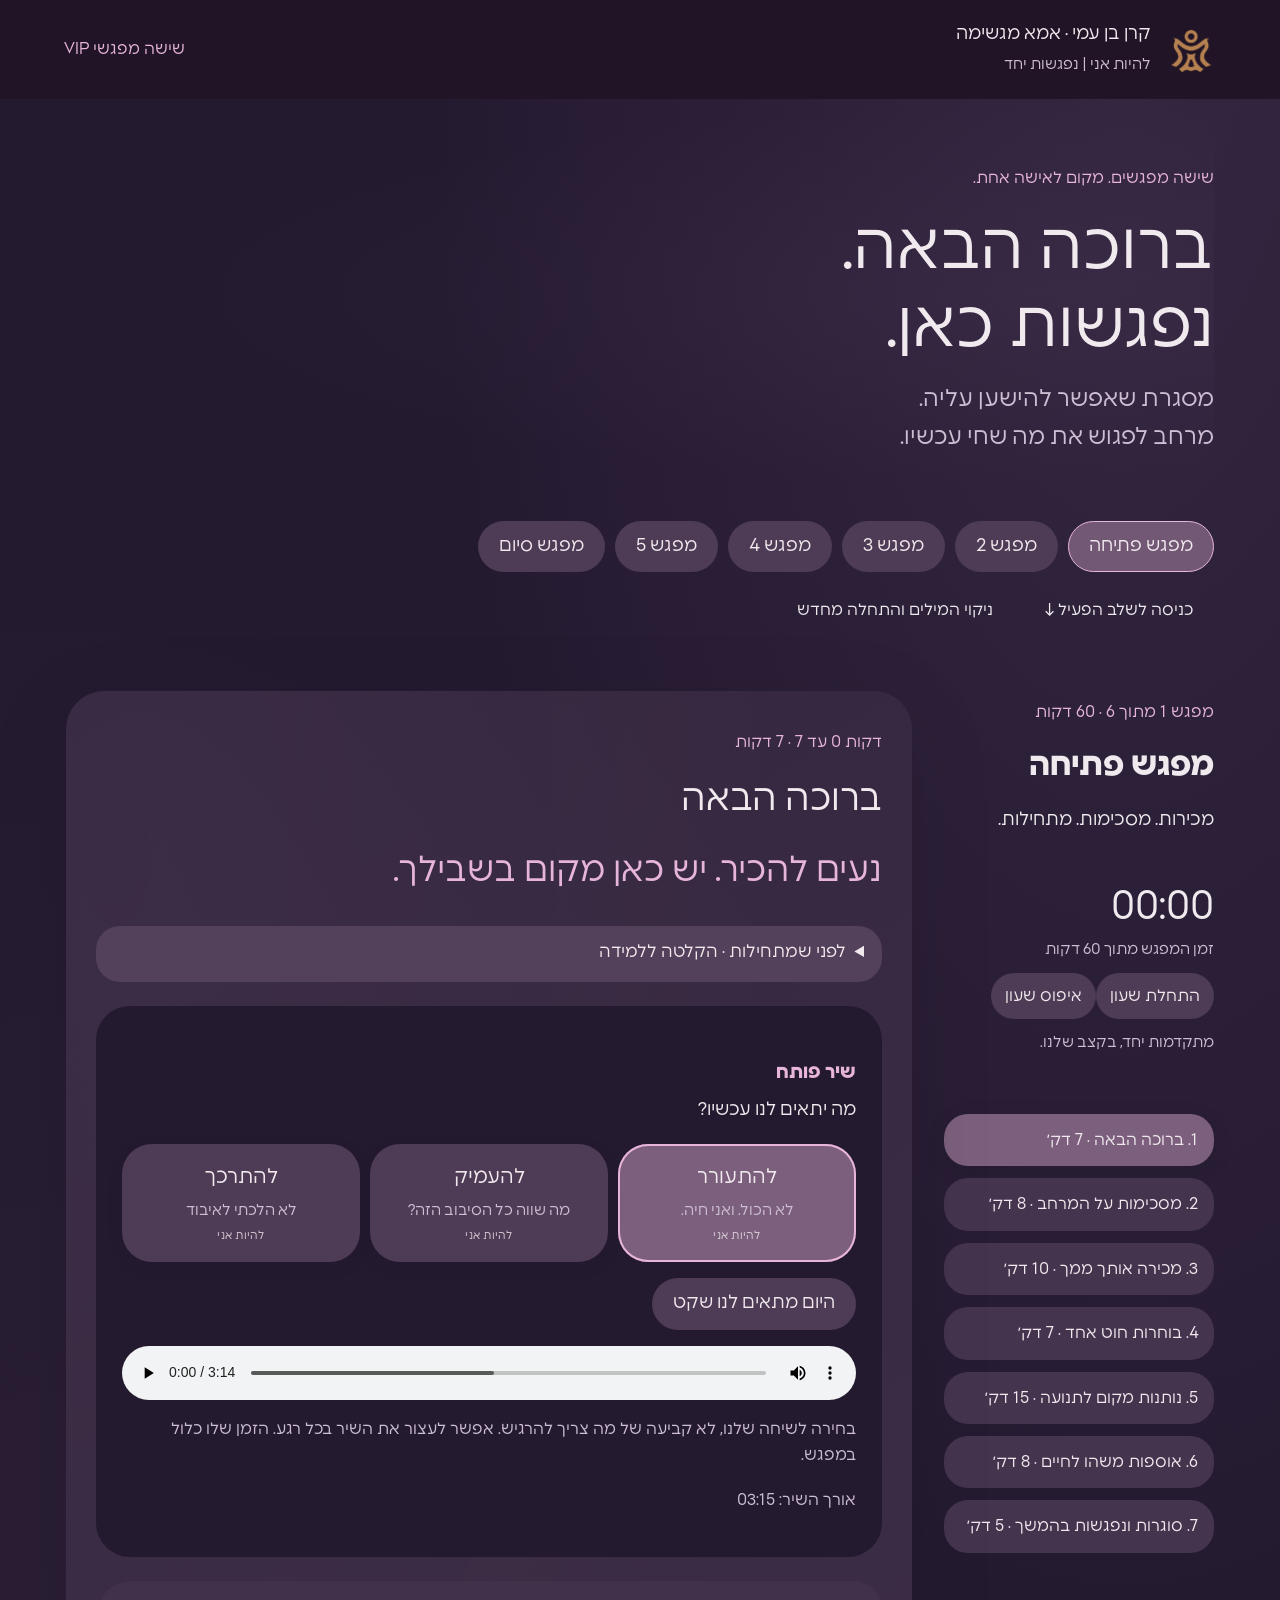
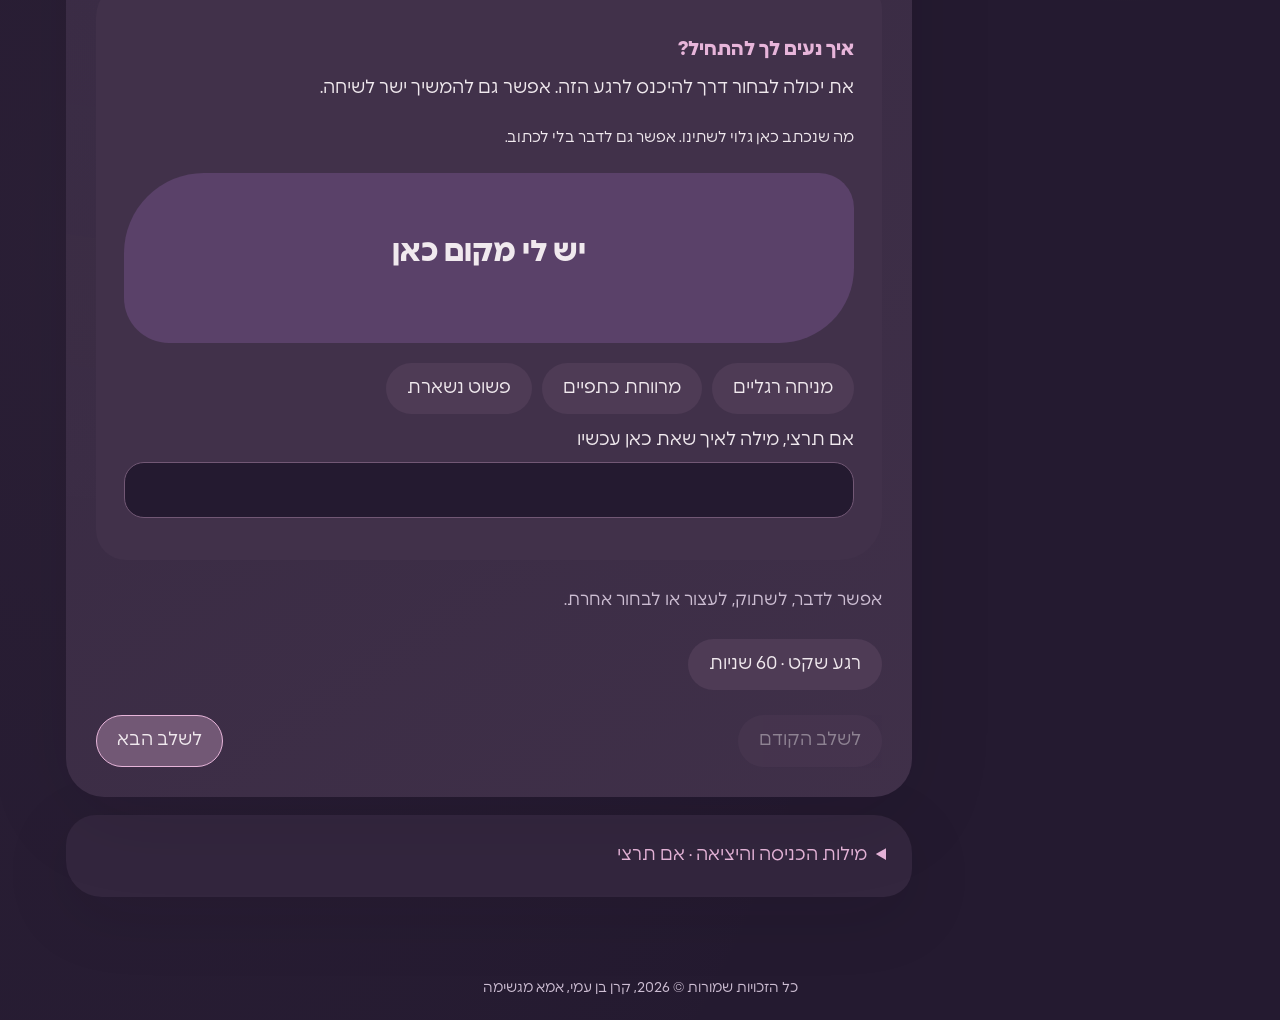
==== commit 6089e3e7: "Add companion and witness feedback forms with recording reminders" ====
--- a/index.html
+++ b/index.html
@@ -1,7 +1,7 @@
-<!doctype html><html lang="he" dir="rtl"><meta charset="utf-8"><meta name="robots" content="noindex,nofollow"><meta name="viewport" content="width=device-width,initial-scale=1"><title>להיות אני | נפגשות יחד</title><link rel="stylesheet" href="style.css?v=20260920-clean"><body>
+<!doctype html><html lang="he" dir="rtl"><meta charset="utf-8"><meta name="robots" content="noindex,nofollow"><meta name="viewport" content="width=device-width,initial-scale=1"><title>להיות אני | נפגשות יחד</title><link rel="stylesheet" href="style.css?v=20260920-recording"><body>
 <header><div class="brand"><img src="assets/logo.png" alt="אמא מגשימה"><span>קרן בן עמי · אמא מגשימה<br><small>להיות אני | נפגשות יחד</small></span></div><span class="badge">שישה מפגשי VIP</span></header>
 <main><section class="intro"><p class="eyebrow">שישה מפגשים. מקום לאישה אחת.</p><h1>ברוכה הבאה.<br>נפגשות כאן.</h1><p>מסגרת שאפשר להישען עליה.<br>מרחב לפגוש את מה שחי עכשיו.</p></section>
 <nav id="sessions" aria-label="בחירת מפגש"></nav><div class="tools"><button id="jump">כניסה לשלב הפעיל ↓</button><button id="reset">ניקוי המילים והתחלה מחדש</button></div>
 <section class="workspace"><aside><p class="eyebrow" id="meetingLabel"></p><h2 id="sessionTitle"></h2><p id="sessionSub"></p><div class="clock"><span id="elapsed">00:00</span><small>זמן המפגש מתוך 60 דקות</small><button id="timer">התחלת שעון</button><button id="timerReset">איפוס שעון</button><p id="timeNote" aria-live="polite">מתקדמות יחד, בקצב שלנו.</p></div><ol id="steps"></ol></aside><div><article class="stage" tabindex="-1"><p class="eyebrow" id="range"></p><h2 id="stageTitle"></h2><p class="question" id="question"></p><div class="rule"></div><section id="personalWelcome" hidden><h3>קצת עליי</h3><p id="companionName"></p><p id="companionBio"></p></section><section id="musicPanel" hidden><h3 id="musicHeading"></h3><p>מה יתאים לנו עכשיו?</p><div id="songButtons" class="song-buttons"></div><button id="noMusic">היום מתאים לנו שקט</button><select id="songSelect" hidden aria-label="שיר נבחר"></select><audio id="songAudio" controls preload="metadata"></audio><p class="media-note">בחירה לשיחה שלנו, לא קביעה של מה צריך להרגיש. אפשר לעצור את השיר בכל רגע. הזמן שלו כלול במפגש.</p><p id="audioStatus" role="status"></p></section><section id="livingPanel" class="living-panel" aria-label="רגע יחד"></section><p class="invitation" id="invitation"></p><p class="together" id="together"></p><details id="practicePanel" hidden><summary>אפשר להתבונן ולנסות יחד</summary><div id="practiceOptions"></div></details><p class="permission">אפשר לדבר, לשתוק, לעצור או לבחור אחרת.</p><div class="silence"><button id="silence">רגע שקט · 60 שניות</button><button id="silenceStop" hidden>סיום השקט</button><span id="silenceText" aria-live="polite"></span></div><div class="navigation"><button id="prev">לשלב הקודם</button><button class="primary" id="next">לשלב הבא</button></div></article>
 <details class="ritual"><summary>מילות הכניסה והיציאה · אם תרצי</summary><p>אפשר לומר בקול או לכתוב במחברת שלך. אם תבחרי לכתוב כאן, המילים יהיו גלויות לשתינו במסך המשותף. הן נשארות רק בחלון הזה, נמחקות ברענון ואינן נשלחות אוטומטית. בסיום אפשר לבחור לשמור קובץ במחשב או להוריד פוסטר.</p><label>איך אני מגיעה היום?<textarea id="entry" rows="2"></textarea></label><label>מה אני לוקחת איתי?<textarea id="exit" rows="2"></textarea></label><p id="trace"></p></details></div></section>
-</main><footer>כל הזכויות שמורות © 2026, קרן בן עמי, אמא מגשימה</footer><script src="data.js?v=20260920-clean"></script><script src="app.js?v=20260920-clean"></script><script src="themes.js?v=20260920-clean"></script><script src="exports.js?v=20260920-clean"></script><script src="living.js?v=20260920-clean"></script></body></html>
+</main><footer>כל הזכויות שמורות © 2026, קרן בן עמי, אמא מגשימה</footer><script src="data.js?v=20260920-recording"></script><script src="app.js?v=20260920-recording"></script><script src="themes.js?v=20260920-recording"></script><script src="exports.js?v=20260920-recording"></script><script src="living.js?v=20260920-recording"></script><script src="recording.js?v=20260920-recording"></script></body></html>
--- a/style.css
+++ b/style.css
@@ -12,3 +12,6 @@
 .song-buttons button[aria-pressed=true]{background:color-mix(in srgb,var(--panel) 60%,var(--accent));border-color:var(--accent)}.living-panel{background:color-mix(in srgb,var(--panel) 92%,var(--accent))}
 /* Soft, layered surfaces; space carries the hierarchy instead of ruled boxes. */
 header,.tools,.clock{border:0}.stage,.ritual,#guidePanel{border:0;border-radius:38px;box-shadow:0 18px 70px #100c161c}.stage{background:radial-gradient(ellipse at 0 0,color-mix(in srgb,var(--accent) 7%,transparent),transparent 48%),var(--panel)}.rule{height:0;margin:24px 0}.clock{padding-block:22px}aside ol{gap:12px}aside ol button{border:0;border-radius:24px;background:color-mix(in srgb,var(--panel) 90%,var(--accent));padding:13px 16px}aside ol button.active{background:color-mix(in srgb,var(--panel) 60%,var(--accent));box-shadow:0 5px 24px #00000012}#musicPanel{border-radius:34px;padding:26px}.song-buttons button{border:0;border-radius:30px;padding:17px 14px;box-shadow:0 5px 20px #0000000c}.song-buttons button[aria-pressed=true]{box-shadow:inset 0 0 0 2px var(--accent)}.living-panel{border:0;border-radius:36px 28px 42px 30px;padding:28px}.take-card{border:0;border-radius:34px 24px 38px 28px}.take-card>div{border:0;margin:12px 0 26px}.take-card>div:last-child{margin-bottom:0}.ritual{border-radius:30px 38px 28px 36px}button{border-color:transparent}textarea,input{border-color:color-mix(in srgb,var(--accent) 35%,var(--panel))!important;border-radius:20px!important}#meetingArt{width:170px;height:68px;opacity:.8}button:hover{filter:brightness(1.08)}@media(max-width:480px){.stage{border-radius:28px;padding:22px 18px}#musicPanel,.living-panel{padding:20px 16px;border-radius:26px}.song-buttons button{padding:15px 10px}#meetingArt{width:100px;height:48px}.ritual{padding-inline:20px}}
+/* Express softness through typography, light and space. */
+.intro h1{font-weight:400;line-height:1.22}.stage h2{font-weight:400;line-height:1.45}.question{font-weight:400;line-height:1.65}.intro{background:radial-gradient(ellipse at 84% 48%,#c9a2d10b,transparent 64%)}body{background:radial-gradient(ellipse at 88% 0%,#ab7fbc20,transparent 44%),radial-gradient(ellipse at 5% 70%,#b58cae0c,transparent 50%),var(--paper)}.stage{background:radial-gradient(ellipse at 6% 10%,#d6b3de0a,transparent 60%),linear-gradient(145deg,var(--panel),color-mix(in srgb,var(--panel) 93%,var(--accent)));box-shadow:0 22px 90px #100c1618}.stage .question{margin-block:18px 26px}.stage h2{margin-top:14px}.song-buttons button{font-weight:400}
+.recording-reminder{margin:4px 0 24px;padding:4px 18px 8px;border-radius:24px;background:color-mix(in srgb,var(--panel) 82%,var(--accent))}.recording-reminder summary{font-size:17px;color:var(--ink)}.recording-reminder p{font-size:17px;line-height:1.7;color:var(--ink)}.recording-reminder small{display:block;color:var(--muted);line-height:1.7}.recording-reminder label{display:flex;align-items:flex-start;gap:10px;font-size:17px}.recording-reminder input[type=checkbox]{width:20px;min-width:20px;height:20px;accent-color:#dea4d4;margin-top:5px}.recording-reminder button{font-size:16px;margin:4px 0 8px 8px}.recording-reminder button:disabled{cursor:default}
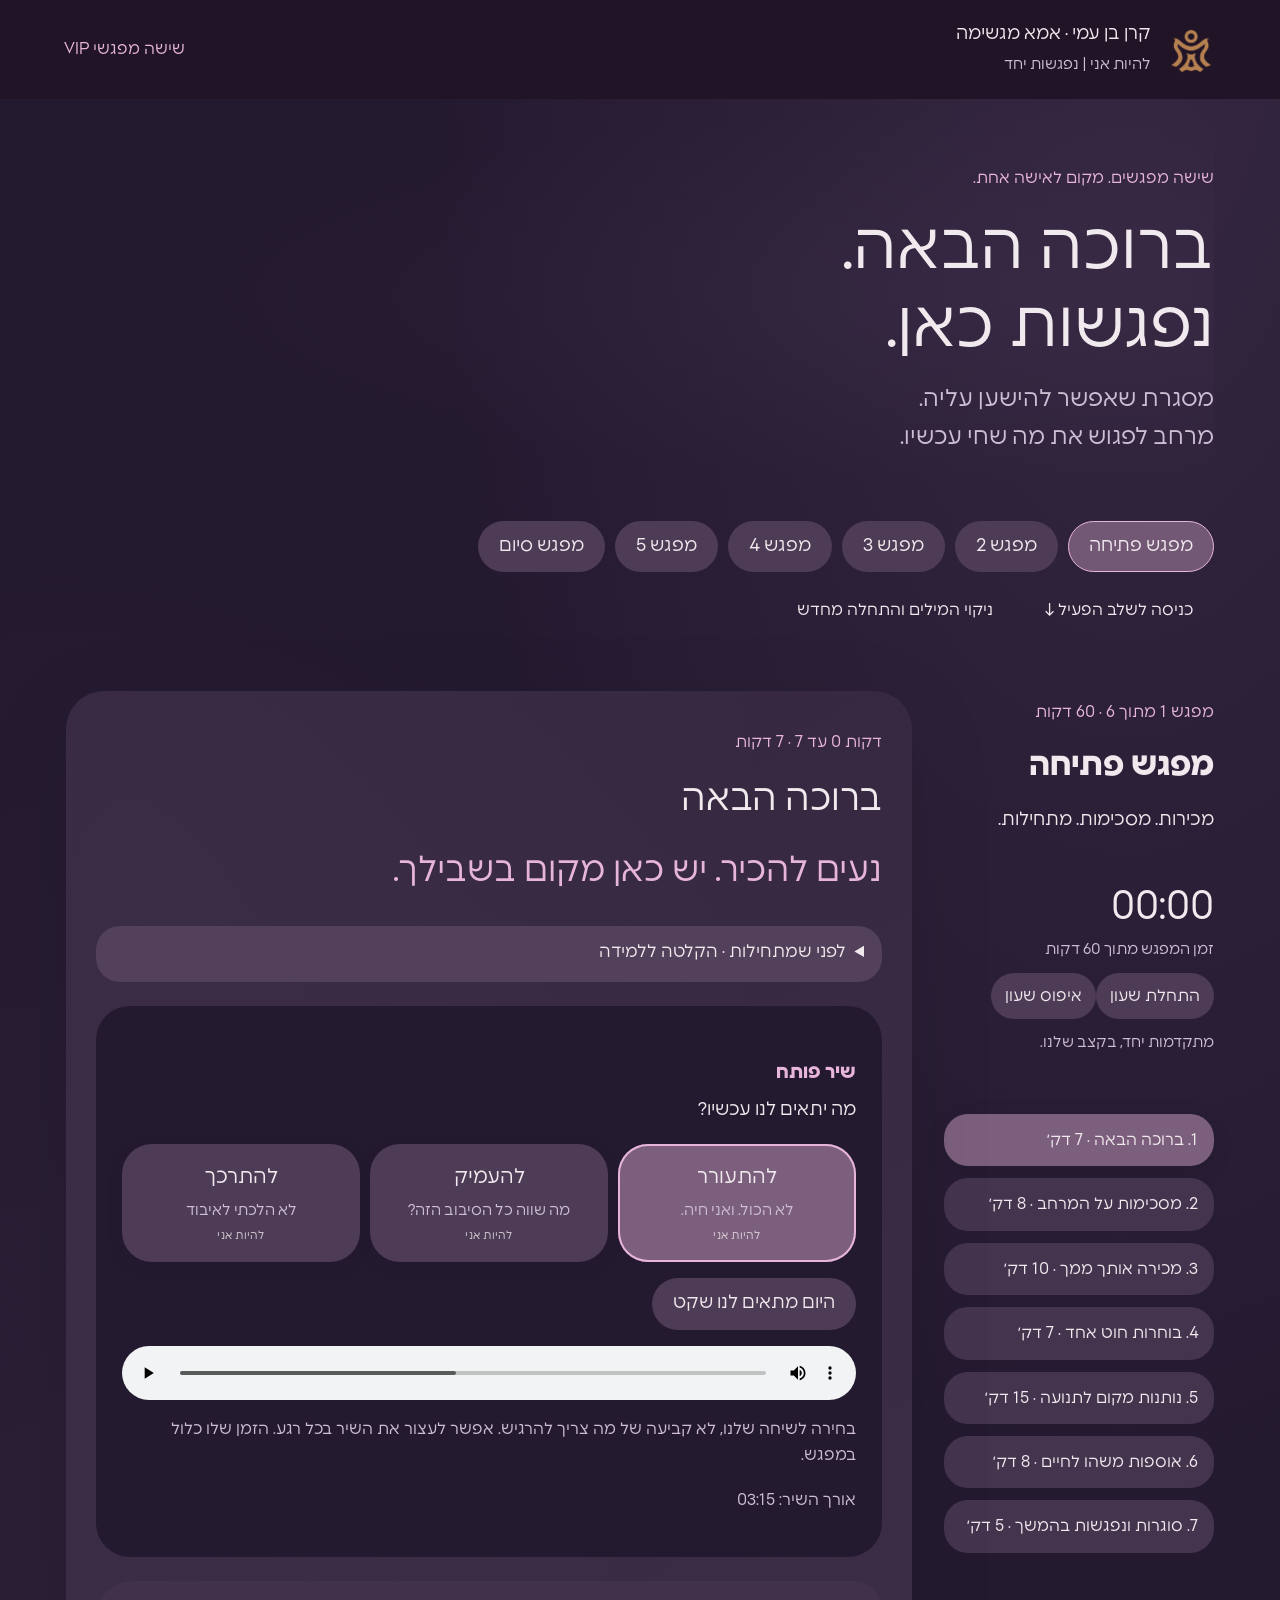
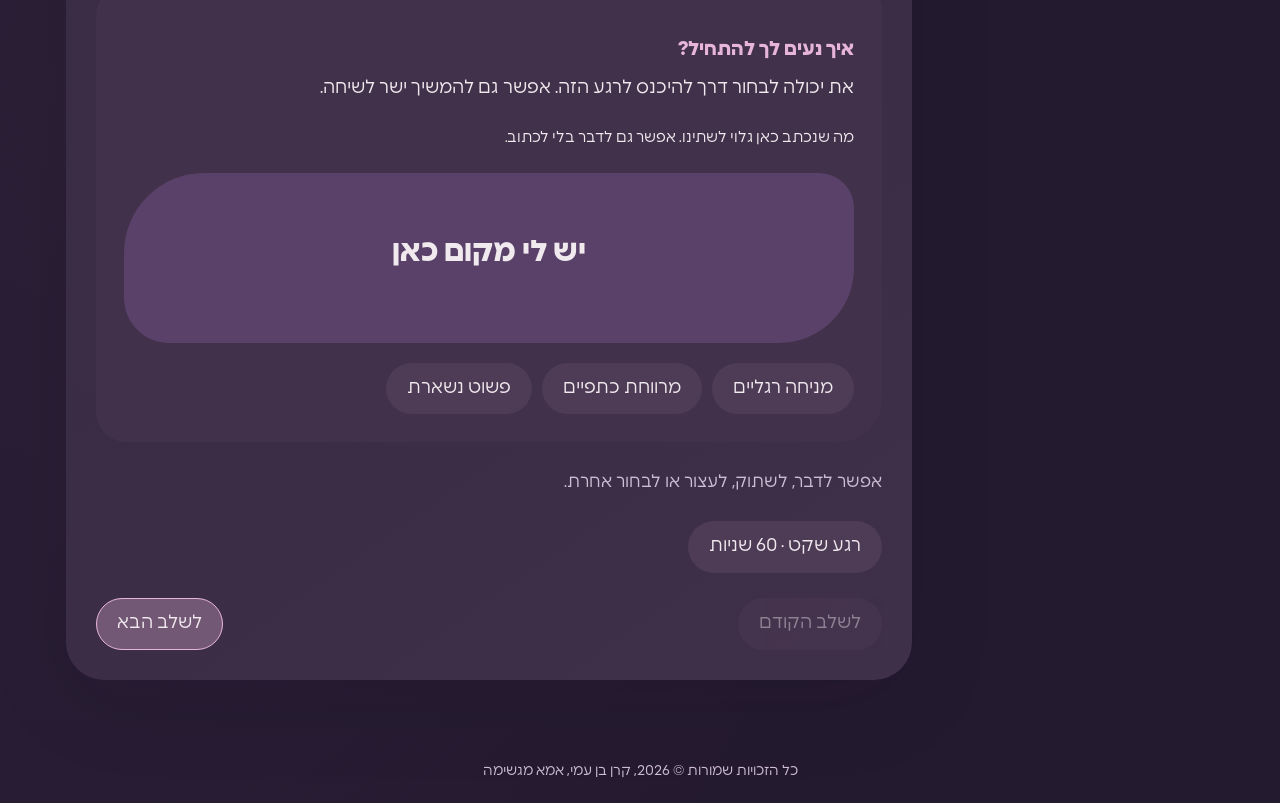
==== commit cb64eb12: "Apply Dana opening and closing flow corrections" ====
--- a/index.html
+++ b/index.html
@@ -1,7 +1,7 @@
-<!doctype html><html lang="he" dir="rtl"><meta charset="utf-8"><meta name="robots" content="noindex,nofollow"><meta name="viewport" content="width=device-width,initial-scale=1"><title>להיות אני | נפגשות יחד</title><link rel="stylesheet" href="style.css?v=20260920-recording"><body>
+<!doctype html><html lang="he" dir="rtl"><meta charset="utf-8"><meta name="robots" content="noindex,nofollow"><meta name="viewport" content="width=device-width,initial-scale=1"><title>להיות אני | נפגשות יחד</title><link rel="stylesheet" href="style.css?v=20261014-order"><body>
 <header><div class="brand"><img src="assets/logo.png" alt="אמא מגשימה"><span>קרן בן עמי · אמא מגשימה<br><small>להיות אני | נפגשות יחד</small></span></div><span class="badge">שישה מפגשי VIP</span></header>
 <main><section class="intro"><p class="eyebrow">שישה מפגשים. מקום לאישה אחת.</p><h1>ברוכה הבאה.<br>נפגשות כאן.</h1><p>מסגרת שאפשר להישען עליה.<br>מרחב לפגוש את מה שחי עכשיו.</p></section>
 <nav id="sessions" aria-label="בחירת מפגש"></nav><div class="tools"><button id="jump">כניסה לשלב הפעיל ↓</button><button id="reset">ניקוי המילים והתחלה מחדש</button></div>
 <section class="workspace"><aside><p class="eyebrow" id="meetingLabel"></p><h2 id="sessionTitle"></h2><p id="sessionSub"></p><div class="clock"><span id="elapsed">00:00</span><small>זמן המפגש מתוך 60 דקות</small><button id="timer">התחלת שעון</button><button id="timerReset">איפוס שעון</button><p id="timeNote" aria-live="polite">מתקדמות יחד, בקצב שלנו.</p></div><ol id="steps"></ol></aside><div><article class="stage" tabindex="-1"><p class="eyebrow" id="range"></p><h2 id="stageTitle"></h2><p class="question" id="question"></p><div class="rule"></div><section id="personalWelcome" hidden><h3>קצת עליי</h3><p id="companionName"></p><p id="companionBio"></p></section><section id="musicPanel" hidden><h3 id="musicHeading"></h3><p>מה יתאים לנו עכשיו?</p><div id="songButtons" class="song-buttons"></div><button id="noMusic">היום מתאים לנו שקט</button><select id="songSelect" hidden aria-label="שיר נבחר"></select><audio id="songAudio" controls preload="metadata"></audio><p class="media-note">בחירה לשיחה שלנו, לא קביעה של מה צריך להרגיש. אפשר לעצור את השיר בכל רגע. הזמן שלו כלול במפגש.</p><p id="audioStatus" role="status"></p></section><section id="livingPanel" class="living-panel" aria-label="רגע יחד"></section><p class="invitation" id="invitation"></p><p class="together" id="together"></p><details id="practicePanel" hidden><summary>אפשר להתבונן ולנסות יחד</summary><div id="practiceOptions"></div></details><p class="permission">אפשר לדבר, לשתוק, לעצור או לבחור אחרת.</p><div class="silence"><button id="silence">רגע שקט · 60 שניות</button><button id="silenceStop" hidden>סיום השקט</button><span id="silenceText" aria-live="polite"></span></div><div class="navigation"><button id="prev">לשלב הקודם</button><button class="primary" id="next">לשלב הבא</button></div></article>
-<details class="ritual"><summary>מילות הכניסה והיציאה · אם תרצי</summary><p>אפשר לומר בקול או לכתוב במחברת שלך. אם תבחרי לכתוב כאן, המילים יהיו גלויות לשתינו במסך המשותף. הן נשארות רק בחלון הזה, נמחקות ברענון ואינן נשלחות אוטומטית. בסיום אפשר לבחור לשמור קובץ במחשב או להוריד פוסטר.</p><label>איך אני מגיעה היום?<textarea id="entry" rows="2"></textarea></label><label>מה אני לוקחת איתי?<textarea id="exit" rows="2"></textarea></label><p id="trace"></p></details></div></section>
-</main><footer>כל הזכויות שמורות © 2026, קרן בן עמי, אמא מגשימה</footer><script src="data.js?v=20260920-recording"></script><script src="app.js?v=20260920-recording"></script><script src="themes.js?v=20260920-recording"></script><script src="exports.js?v=20260920-recording"></script><script src="living.js?v=20260920-recording"></script><script src="recording.js?v=20260920-recording"></script></body></html>
+<details class="ritual" hidden><summary>איך הגעת ומה את לוקחת איתך · אם תרצי</summary><p>אפשר לומר בקול או לכתוב במחברת שלך. אם תבחרי לכתוב כאן, המילים יהיו גלויות לשתינו במסך המשותף. הן נשארות רק בחלון הזה, נמחקות ברענון ואינן נשלחות אוטומטית. בסיום אפשר לבחור לשמור קובץ במחשב או להוריד פוסטר.</p><label>איך הגעתי למפגש?<textarea id="entry" rows="2"></textarea></label><label>מה אני לוקחת איתי?<textarea id="exit" rows="2"></textarea></label><p id="trace"></p></details></div></section>
+</main><footer>כל הזכויות שמורות © 2026, קרן בן עמי, אמא מגשימה</footer><script src="data.js?v=20261014-order"></script><script src="app.js?v=20261014-order"></script><script src="themes.js?v=20261014-order"></script><script src="exports.js?v=20261014-order"></script><script src="living.js?v=20261014-order"></script><script src="recording.js?v=20261014-order"></script></body></html>
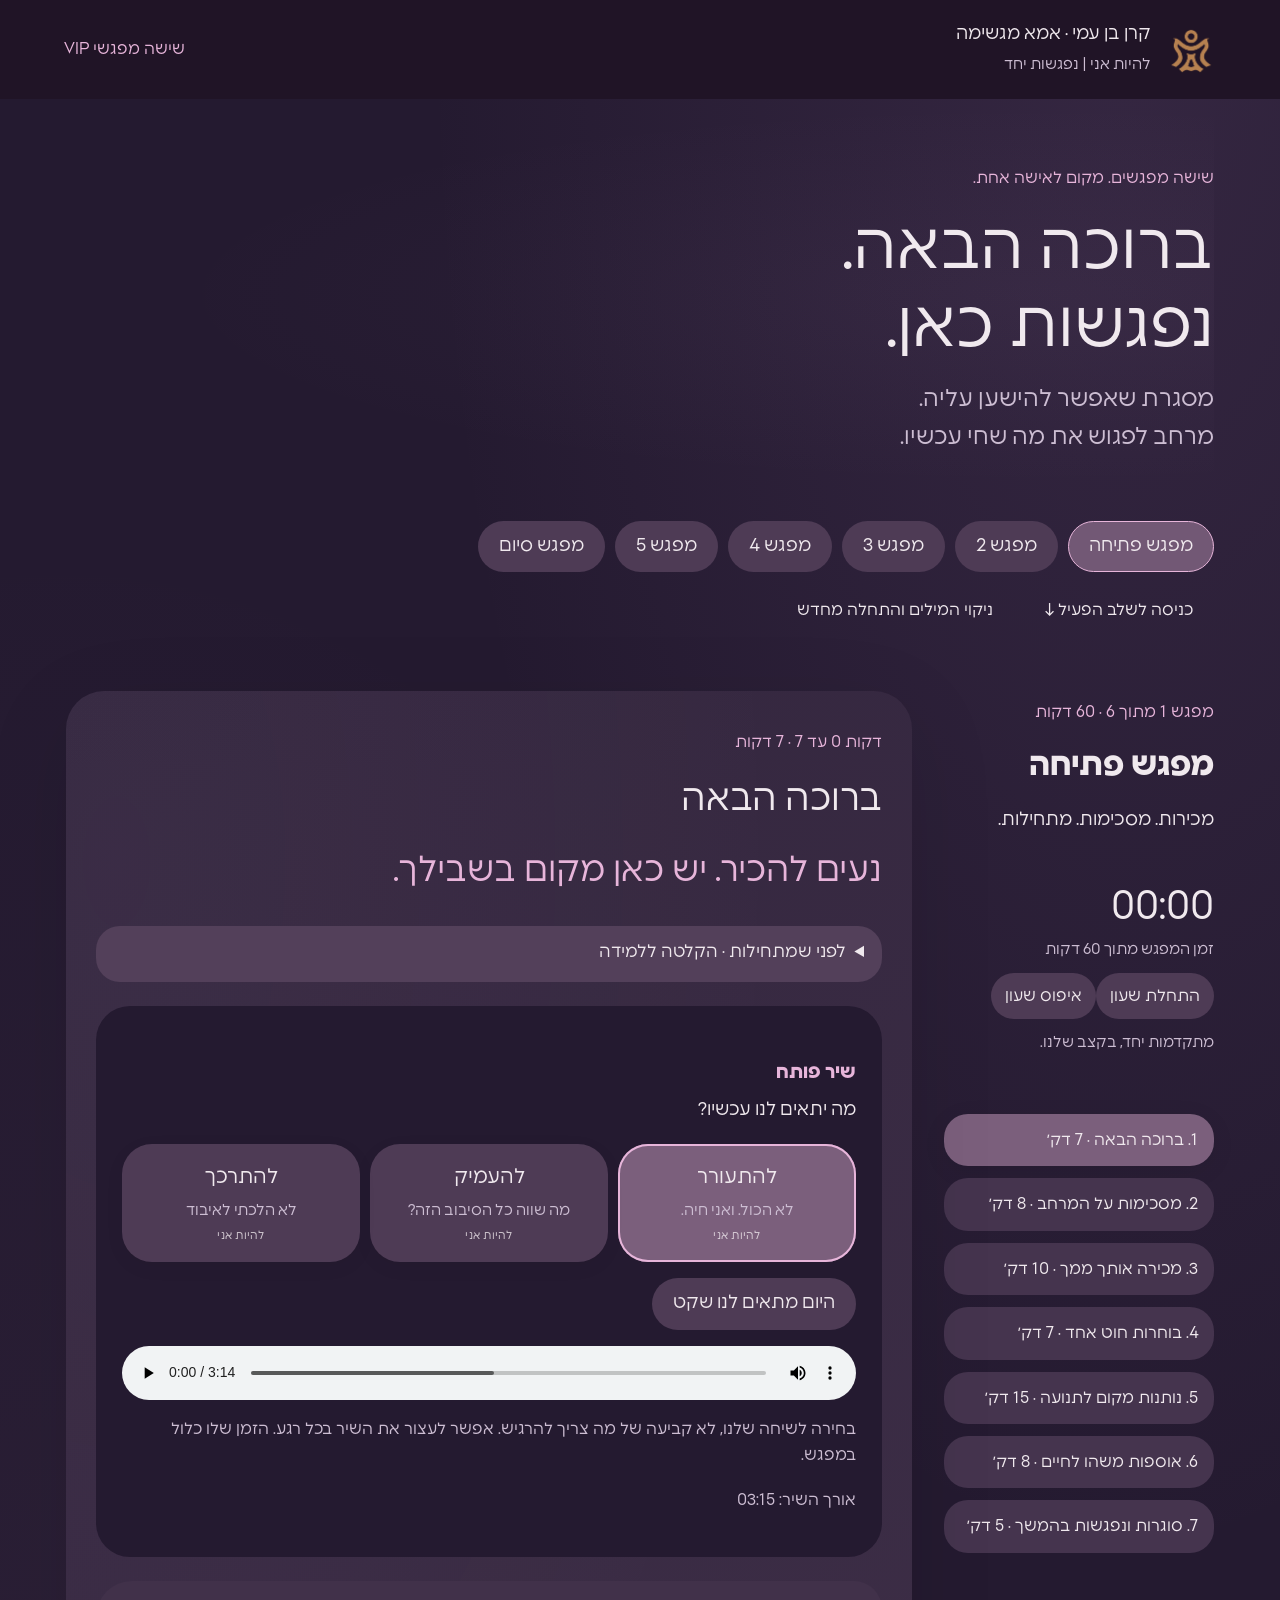
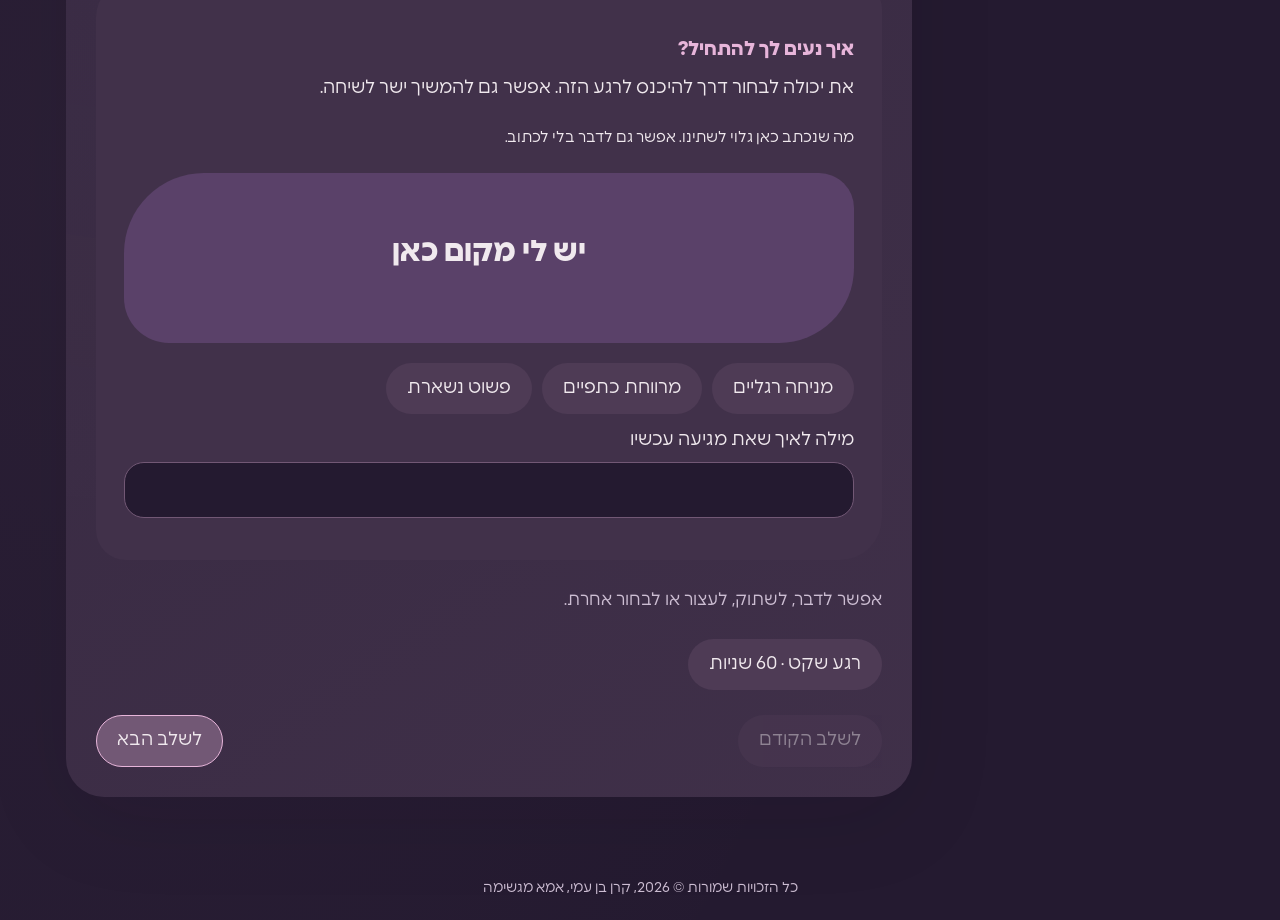
==== commit 72c970fe: "Restore arrival word and carry it through to closing" ====
--- a/index.html
+++ b/index.html
@@ -4,4 +4,4 @@
 <nav id="sessions" aria-label="בחירת מפגש"></nav><div class="tools"><button id="jump">כניסה לשלב הפעיל ↓</button><button id="reset">ניקוי המילים והתחלה מחדש</button></div>
 <section class="workspace"><aside><p class="eyebrow" id="meetingLabel"></p><h2 id="sessionTitle"></h2><p id="sessionSub"></p><div class="clock"><span id="elapsed">00:00</span><small>זמן המפגש מתוך 60 דקות</small><button id="timer">התחלת שעון</button><button id="timerReset">איפוס שעון</button><p id="timeNote" aria-live="polite">מתקדמות יחד, בקצב שלנו.</p></div><ol id="steps"></ol></aside><div><article class="stage" tabindex="-1"><p class="eyebrow" id="range"></p><h2 id="stageTitle"></h2><p class="question" id="question"></p><div class="rule"></div><section id="personalWelcome" hidden><h3>קצת עליי</h3><p id="companionName"></p><p id="companionBio"></p></section><section id="musicPanel" hidden><h3 id="musicHeading"></h3><p>מה יתאים לנו עכשיו?</p><div id="songButtons" class="song-buttons"></div><button id="noMusic">היום מתאים לנו שקט</button><select id="songSelect" hidden aria-label="שיר נבחר"></select><audio id="songAudio" controls preload="metadata"></audio><p class="media-note">בחירה לשיחה שלנו, לא קביעה של מה צריך להרגיש. אפשר לעצור את השיר בכל רגע. הזמן שלו כלול במפגש.</p><p id="audioStatus" role="status"></p></section><section id="livingPanel" class="living-panel" aria-label="רגע יחד"></section><p class="invitation" id="invitation"></p><p class="together" id="together"></p><details id="practicePanel" hidden><summary>אפשר להתבונן ולנסות יחד</summary><div id="practiceOptions"></div></details><p class="permission">אפשר לדבר, לשתוק, לעצור או לבחור אחרת.</p><div class="silence"><button id="silence">רגע שקט · 60 שניות</button><button id="silenceStop" hidden>סיום השקט</button><span id="silenceText" aria-live="polite"></span></div><div class="navigation"><button id="prev">לשלב הקודם</button><button class="primary" id="next">לשלב הבא</button></div></article>
 <details class="ritual" hidden><summary>איך הגעת ומה את לוקחת איתך · אם תרצי</summary><p>אפשר לומר בקול או לכתוב במחברת שלך. אם תבחרי לכתוב כאן, המילים יהיו גלויות לשתינו במסך המשותף. הן נשארות רק בחלון הזה, נמחקות ברענון ואינן נשלחות אוטומטית. בסיום אפשר לבחור לשמור קובץ במחשב או להוריד פוסטר.</p><label>איך הגעתי למפגש?<textarea id="entry" rows="2"></textarea></label><label>מה אני לוקחת איתי?<textarea id="exit" rows="2"></textarea></label><p id="trace"></p></details></div></section>
-</main><footer>כל הזכויות שמורות © 2026, קרן בן עמי, אמא מגשימה</footer><script src="data.js?v=20261014-order"></script><script src="app.js?v=20261014-order"></script><script src="themes.js?v=20261014-order"></script><script src="exports.js?v=20261014-order"></script><script src="living.js?v=20261014-order"></script><script src="recording.js?v=20261014-order"></script></body></html>
+</main><footer>כל הזכויות שמורות © 2026, קרן בן עמי, אמא מגשימה</footer><script src="data.js?v=20261014-order"></script><script src="app.js?v=20261014-order"></script><script src="themes.js?v=20261014-order"></script><script src="exports.js?v=20261014-order"></script><script src="living.js?v=20261018-arrival"></script><script src="recording.js?v=20261014-close"></script></body></html>
